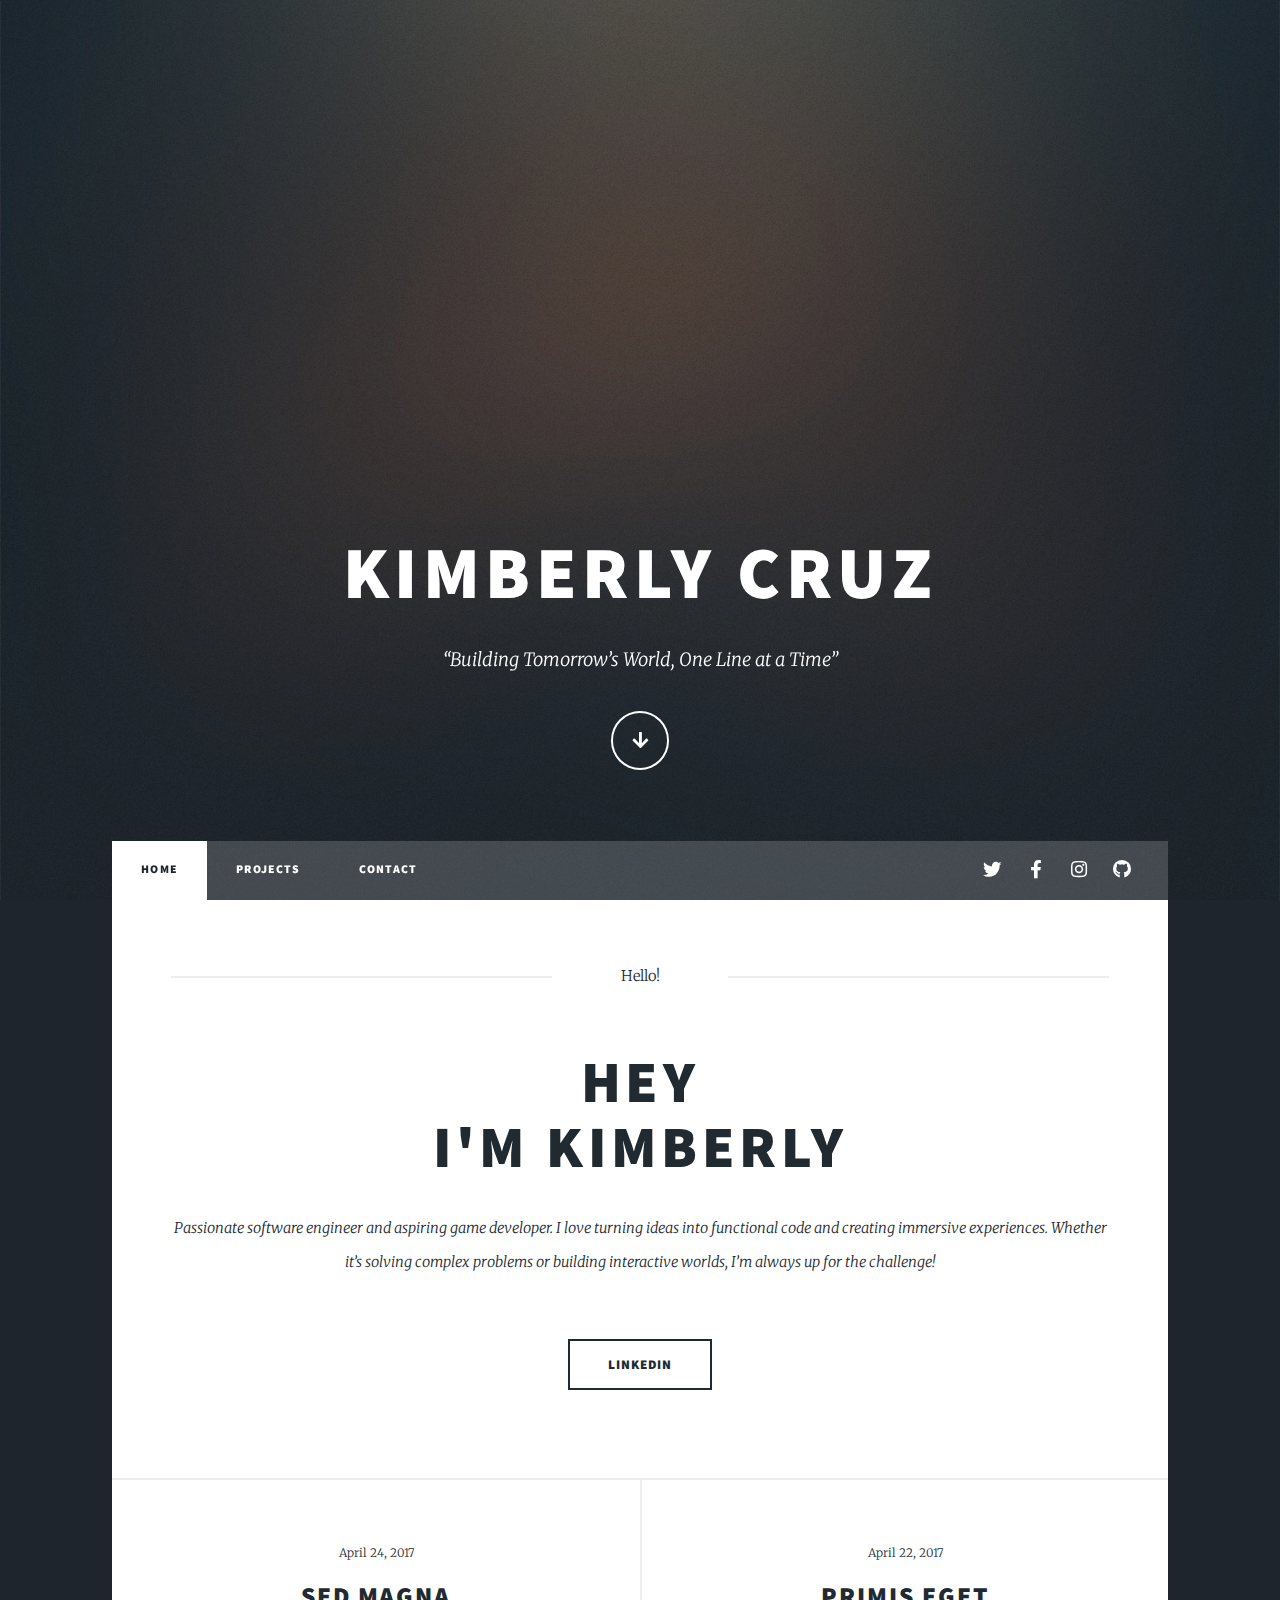
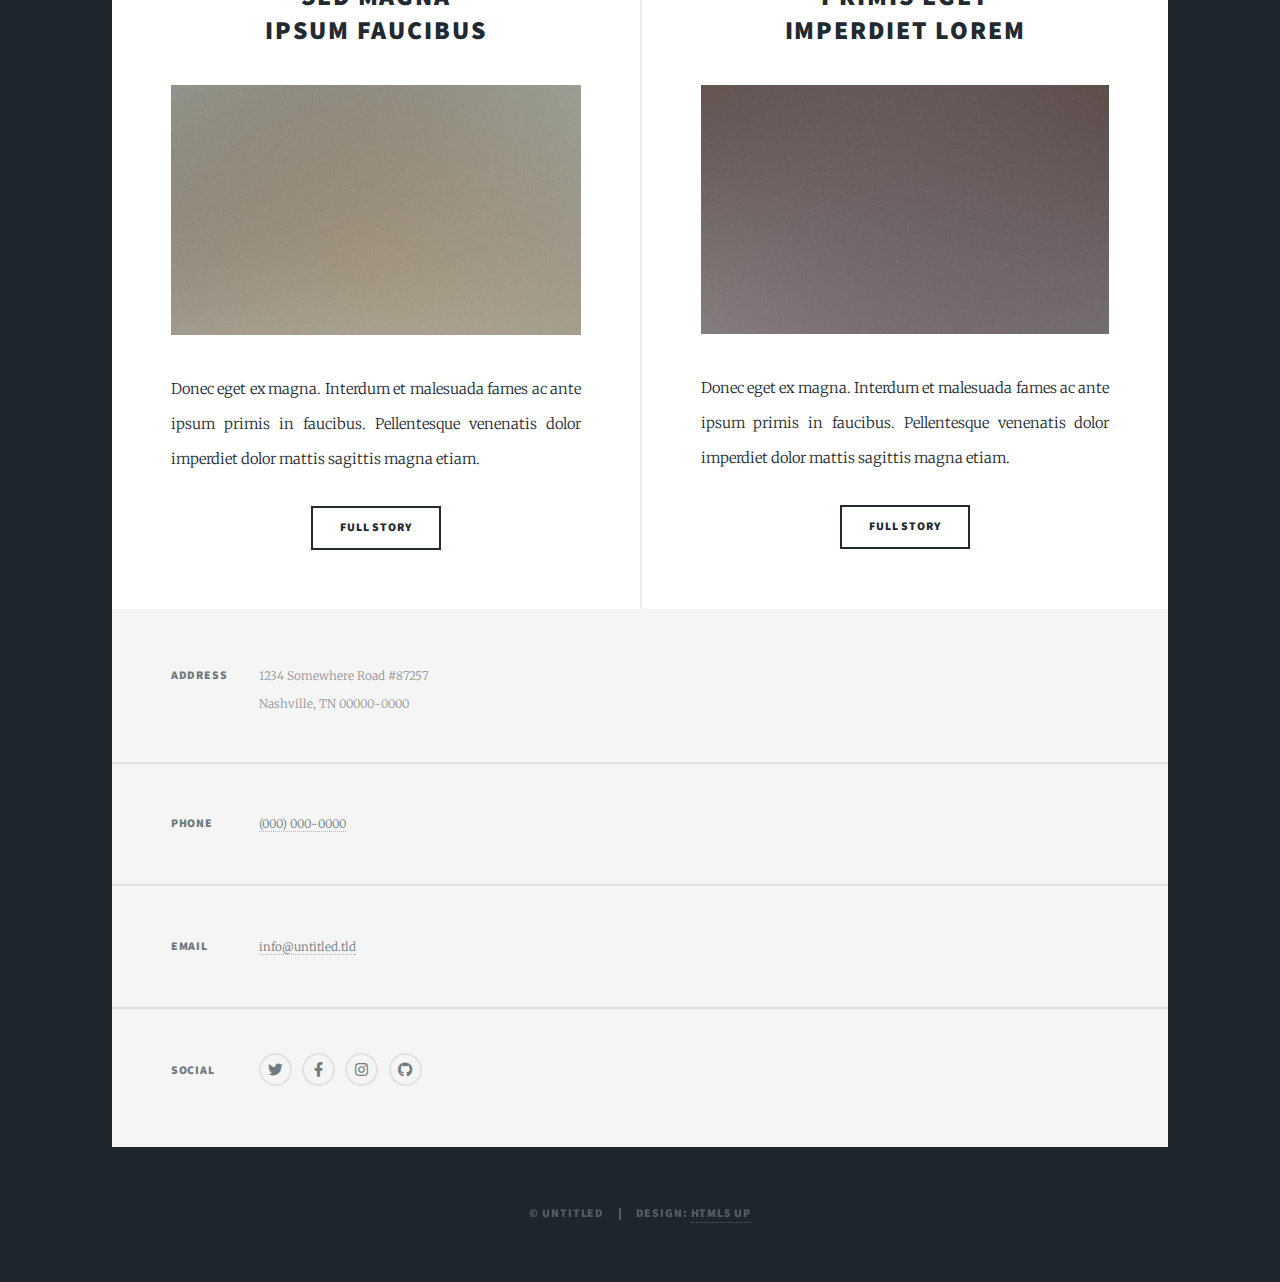
==== index.html @ bb5ca894 "Start up" ====
<!DOCTYPE HTML>
<!--
	Massively by HTML5 UP
	html5up.net | @ajlkn
	Free for personal and commercial use under the CCA 3.0 license (html5up.net/license)
-->
<html>
	<head>
		<title>Massively by HTML5 UP</title>
		<meta charset="utf-8" />
		<meta name="viewport" content="width=device-width, initial-scale=1, user-scalable=no" />
		<link rel="stylesheet" href="assets/css/main.css" />
		<noscript><link rel="stylesheet" href="assets/css/noscript.css" /></noscript>
	</head>
	<body class="is-preload">

		<!-- Wrapper -->
			<div id="wrapper" class="fade-in">

				<!-- Intro -->
					<div id="intro">
						<h1>Kimberly Cruz</h1>
						<p>“Building Tomorrow’s World, One Line at a Time”</p>
						<ul class="actions">
							<li><a href="#header" class="button icon solid solo fa-arrow-down scrolly">Continue</a></li>
						</ul>
					</div>

				<!-- Header -->
					<header id="header">
						<a href="index.html" class="logo">Kimberly Cruz</a>
					</header>

				<!-- Nav -->
					<nav id="nav">
						<ul class="links">
							<li class="active"><a href="index.html">Home</a></li>
							<li><a href="generic.html">Projects</a></li>
							<li><a href="elements.html">Contact</a></li>
						</ul>
						<ul class="icons">
							<li><a href="#" class="icon brands fa-twitter"><span class="label">Twitter</span></a></li>
							<li><a href="#" class="icon brands fa-facebook-f"><span class="label">Facebook</span></a></li>
							<li><a href="#" class="icon brands fa-instagram"><span class="label">Instagram</span></a></li>
							<li><a href="#" class="icon brands fa-github"><span class="label">GitHub</span></a></li>
						</ul>
					</nav>

				<!-- Main -->
					<div id="main">

						<!-- Featured Post -->
							<article class="post featured">
								<header class="major">
									<span class="date">Hello!</span>
									<h2><a href="#">Hey<br />
									I'm Kimberly</a></h2>
									<p>Passionate software engineer and aspiring game developer. I love turning ideas into functional code and creating immersive experiences. Whether it’s solving complex problems or building interactive worlds, I’m always up for the challenge!</p>
								</header>
								<ul class="actions special">
									<li><a href="https://www.linkedin.com/in/kimbcruz/" class="button large">Linkedin</a></li>
								</ul>
							</article>

						<!-- Posts -->
							<section class="posts">
								<article>
									<header>
										<span class="date">April 24, 2017</span>
										<h2><a href="#">Sed magna<br />
										ipsum faucibus</a></h2>
									</header>
									<a href="#" class="image fit"><img src="images/pic02.jpg" alt="" /></a>
									<p>Donec eget ex magna. Interdum et malesuada fames ac ante ipsum primis in faucibus. Pellentesque venenatis dolor imperdiet dolor mattis sagittis magna etiam.</p>
									<ul class="actions special">
										<li><a href="#" class="button">Full Story</a></li>
									</ul>
								</article>
								<article>
									<header>
										<span class="date">April 22, 2017</span>
										<h2><a href="#">Primis eget<br />
										imperdiet lorem</a></h2>
									</header>
									<a href="#" class="image fit"><img src="images/pic03.jpg" alt="" /></a>
									<p>Donec eget ex magna. Interdum et malesuada fames ac ante ipsum primis in faucibus. Pellentesque venenatis dolor imperdiet dolor mattis sagittis magna etiam.</p>
									<ul class="actions special">
										<li><a href="#" class="button">Full Story</a></li>
									</ul>
								</article>
								<!-- Extra Posts 
								<article>
									<header>
										<span class="date">April 18, 2017</span>
										<h2><a href="#">Ante mattis<br />
										interdum dolor</a></h2>
									</header>
									<a href="#" class="image fit"><img src="images/pic04.jpg" alt="" /></a>
									<p>Donec eget ex magna. Interdum et malesuada fames ac ante ipsum primis in faucibus. Pellentesque venenatis dolor imperdiet dolor mattis sagittis magna etiam.</p>
									<ul class="actions special">
										<li><a href="#" class="button">Full Story</a></li>
									</ul>
								</article>
								<article>
									<header>
										<span class="date">April 14, 2017</span>
										<h2><a href="#">Tempus sed<br />
										nulla imperdiet</a></h2>
									</header>
									<a href="#" class="image fit"><img src="images/pic05.jpg" alt="" /></a>
									<p>Donec eget ex magna. Interdum et malesuada fames ac ante ipsum primis in faucibus. Pellentesque venenatis dolor imperdiet dolor mattis sagittis magna etiam.</p>
									<ul class="actions special">
										<li><a href="#" class="button">Full Story</a></li>
									</ul>
								</article>
								<article>
									<header>
										<span class="date">April 11, 2017</span>
										<h2><a href="#">Odio magna<br />
										sed consectetur</a></h2>
									</header>
									<a href="#" class="image fit"><img src="images/pic06.jpg" alt="" /></a>
									<p>Donec eget ex magna. Interdum et malesuada fames ac ante ipsum primis in faucibus. Pellentesque venenatis dolor imperdiet dolor mattis sagittis magna etiam.</p>
									<ul class="actions special">
										<li><a href="#" class="button">Full Story</a></li>
									</ul>
								</article>
								<article>
									<header>
										<span class="date">April 7, 2017</span>
										<h2><a href="#">Augue lorem<br />
										primis vestibulum</a></h2>
									</header>
									<a href="#" class="image fit"><img src="images/pic07.jpg" alt="" /></a>
									<p>Donec eget ex magna. Interdum et malesuada fames ac ante ipsum primis in faucibus. Pellentesque venenatis dolor imperdiet dolor mattis sagittis magna etiam.</p>
									<ul class="actions special">
										<li><a href="#" class="button">Full Story</a></li>
									</ul>
								</article>
								-->
							</section>

					</div>

				<!-- Footer -->
					<footer id="footer">
						<!-- User Info 
						<section>
							<form method="post" action="#">
								<div class="fields">
									<div class="field">
										<label for="name">Name</label>
										<input type="text" name="name" id="name" />
									</div>
									<div class="field">
										<label for="email">Email</label>
										<input type="text" name="email" id="email" />
									</div>
									<div class="field">
										<label for="message">Message</label>
										<textarea name="message" id="message" rows="3"></textarea>
									</div>
								</div>
								<ul class="actions">
									<li><input type="submit" value="Send Message" /></li>
								</ul>
							</form>
						</section>
						-->
						<section class="split contact">
							<section class="alt">
								<h3>Address</h3>
								<p>1234 Somewhere Road #87257<br />
								Nashville, TN 00000-0000</p>
							</section>
							<section>
								<h3>Phone</h3>
								<p><a href="#">(000) 000-0000</a></p>
							</section>
							<section>
								<h3>Email</h3>
								<p><a href="#">info@untitled.tld</a></p>
							</section>
							<section>
								<h3>Social</h3>
								<ul class="icons alt">
									<li><a href="#" class="icon brands alt fa-twitter"><span class="label">Twitter</span></a></li>
									<li><a href="#" class="icon brands alt fa-facebook-f"><span class="label">Facebook</span></a></li>
									<li><a href="#" class="icon brands alt fa-instagram"><span class="label">Instagram</span></a></li>
									<li><a href="#" class="icon brands alt fa-github"><span class="label">GitHub</span></a></li>
								</ul>
							</section>
						</section>
					</footer>

				<!-- Copyright -->
					<div id="copyright">
						<ul><li>&copy; Untitled</li><li>Design: <a href="https://html5up.net">HTML5 UP</a></li></ul>
					</div>

			</div>

		<!-- Scripts -->
			<script src="assets/js/jquery.min.js"></script>
			<script src="assets/js/jquery.scrollex.min.js"></script>
			<script src="assets/js/jquery.scrolly.min.js"></script>
			<script src="assets/js/browser.min.js"></script>
			<script src="assets/js/breakpoints.min.js"></script>
			<script src="assets/js/util.js"></script>
			<script src="assets/js/main.js"></script>

	</body>
</html>
---- assets/css/main.css ----
@import url(fontawesome-all.min.css);
@import url("https://fonts.googleapis.com/css?family=Merriweather:300,700,300italic,700italic|Source+Sans+Pro:900");

/*
	Massively by HTML5 UP
	html5up.net | @ajlkn
	Free for personal and commercial use under the CCA 3.0 license (html5up.net/license)
*/

html, body, div, span, applet, object,
iframe, h1, h2, h3, h4, h5, h6, p, blockquote,
pre, a, abbr, acronym, address, big, cite,
code, del, dfn, em, img, ins, kbd, q, s, samp,
small, strike, strong, sub, sup, tt, var, b,
u, i, center, dl, dt, dd, ol, ul, li, fieldset,
form, label, legend, table, caption, tbody,
tfoot, thead, tr, th, td, article, aside,
canvas, details, embed, figure, figcaption,
footer, header, hgroup, menu, nav, output, ruby,
section, summary, time, mark, audio, video {
	margin: 0;
	padding: 0;
	border: 0;
	font-size: 100%;
	font: inherit;
	vertical-align: baseline;}

article, aside, details, figcaption, figure,
footer, header, hgroup, menu, nav, section {
	display: block;}

body {
	line-height: 1;
}

ol, ul {
	list-style: none;
}

blockquote, q {
	quotes: none;
}

	blockquote:before, blockquote:after, q:before, q:after {
		content: '';
		content: none;
	}

table {
	border-collapse: collapse;
	border-spacing: 0;
}

body {
	-webkit-text-size-adjust: none;
}

mark {
	background-color: transparent;
	color: inherit;
}

input::-moz-focus-inner {
	border: 0;
	padding: 0;
}

input, select, textarea {
	-moz-appearance: none;
	-webkit-appearance: none;
	-ms-appearance: none;
	appearance: none;
}

/* Basic */

	@-ms-viewport {
		width: device-width;
	}

	body {
		-ms-overflow-style: scrollbar;
	}

	@media screen and (max-width: 480px) {

		html, body {
			min-width: 320px;
		}

	}

	html {
		box-sizing: border-box;
	}

	*, *:before, *:after {
		box-sizing: inherit;
	}

	body {
		background-color: #1e252d;
	}

		body.is-preload *, body.is-preload *:before, body.is-preload *:after {
			-moz-animation: none !important;
			-webkit-animation: none !important;
			-ms-animation: none !important;
			animation: none !important;
			-moz-transition: none !important;
			-webkit-transition: none !important;
			-ms-transition: none !important;
			transition: none !important;
		}

/* Type */

	html {
		font-size: 16pt;
	}

		@media screen and (max-width: 1680px) {

			html {
				font-size: 12pt;
			}

		}

		@media screen and (max-width: 1280px) {

			html {
				font-size: 11pt;
			}

		}

		@media screen and (max-width: 360px) {

			html {
				font-size: 10pt;
			}

		}

	body {
		color: #212931;
	}

	body, input, select, textarea {
		font-family: "Merriweather", Georgia, serif;
		font-weight: 300;
		font-size: 1rem;
		line-height: 2.375;
	}

	a {
		-moz-transition: color 0.2s ease-in-out, background-color 0.2s ease-in-out, border-color 0.2s ease-in-out, box-shadow 0.2s ease-in-out;
		-webkit-transition: color 0.2s ease-in-out, background-color 0.2s ease-in-out, border-color 0.2s ease-in-out, box-shadow 0.2s ease-in-out;
		-ms-transition: color 0.2s ease-in-out, background-color 0.2s ease-in-out, border-color 0.2s ease-in-out, box-shadow 0.2s ease-in-out;
		transition: color 0.2s ease-in-out, background-color 0.2s ease-in-out, border-color 0.2s ease-in-out, box-shadow 0.2s ease-in-out;
		border-bottom: dotted 1px;
		text-decoration: none;
	}

		a:hover {
			border-bottom-color: transparent;
		}

	strong, b {
		font-weight: 600;
	}

	em, i {
		font-style: italic;
	}

	p {
		text-align: justify;
		margin: 0 0 2rem 0;
	}

	h1, h2, h3, h4, h5, h6 {
		font-family: "Source Sans Pro", Helvetica, sans-serif;
		font-weight: 900;
		line-height: 1.5;
		letter-spacing: 0.075em;
		text-transform: uppercase;
		margin: 0 0 1rem 0;
	}

		h1 a, h2 a, h3 a, h4 a, h5 a, h6 a {
			border-bottom: 0;
			color: inherit;
			text-decoration: none;
		}

	h1 {
		font-size: 4rem;
		line-height: 1.1;
		margin: 0 0 2rem 0;
	}

	h2 {
		font-size: 1.75rem;
		line-height: 1.3;
		margin: 0 0 1.5rem 0;
	}

	h3 {
		font-size: 1.25rem;
		margin: 0 0 1.5rem 0;
	}

	h4 {
		font-size: 1rem;
	}

	h5 {
		font-size: 0.9rem;
	}

	h6 {
		font-size: 0.8rem;
	}

	sub {
		font-size: 0.8rem;
		position: relative;
		top: 0.5rem;
	}

	sup {
		font-size: 0.8rem;
		position: relative;
		top: -0.5rem;
	}

	blockquote {
		border-left: solid 4px;
		font-style: italic;
		margin: 0 0 2rem 0;
		padding: 0.5rem 0 0.5rem 2rem;
	}

	code {
		border: solid 2px;
		font-family: "Courier New", monospace;
		font-size: 0.9rem;
		margin: 0 0.25rem;
		padding: 0.25rem 0.65rem;
	}

	pre {
		-webkit-overflow-scrolling: touch;
		font-family: "Courier New", monospace;
		font-size: 0.9rem;
		margin: 0 0 2rem 0;
	}

		pre code {
			display: block;
			line-height: 1.75;
			padding: 1rem 1.5rem;
			overflow-x: auto;
		}

	hr {
		border: 0;
		border-bottom: solid 2px;
		margin: 3rem 0;
	}

		hr.major {
			margin: 5rem 0;
		}

	.align-left {
		text-align: left;
	}

	.align-center {
		text-align: center;
	}

	.align-right {
		text-align: right;
	}

	input, select, textarea {
		color: #212931;
	}

	a {
		color: #212931;
		border-bottom-color: rgba(33, 41, 49, 0.5);
	}

		a:hover {
			border-bottom-color: transparent;
			color: #18bfef !important;
		}

	strong, b {
		color: #212931;
	}

	h1, h2, h3, h4, h5, h6 {
		color: #212931;
	}

	blockquote {
		border-left-color: #eeeeee;
	}

	code {
		background: rgba(220, 220, 220, 0.25);
		border-color: #eeeeee;
	}

	hr {
		border-bottom-color: #eeeeee;
	}

/* Row */

	.row {
		display: flex;
		flex-wrap: wrap;
		box-sizing: border-box;
		align-items: stretch;
	}

		.row > * {
			box-sizing: border-box;
		}

		.row.gtr-uniform > * > :last-child {
			margin-bottom: 0;
		}

		.row.aln-left {
			justify-content: flex-start;
		}

		.row.aln-center {
			justify-content: center;
		}

		.row.aln-right {
			justify-content: flex-end;
		}

		.row.aln-top {
			align-items: flex-start;
		}

		.row.aln-middle {
			align-items: center;
		}

		.row.aln-bottom {
			align-items: flex-end;
		}

		.row > .imp {
			order: -1;
		}

		.row > .col-1 {
			width: 8.33333%;
		}

		.row > .off-1 {
			margin-left: 8.33333%;
		}

		.row > .col-2 {
			width: 16.66667%;
		}

		.row > .off-2 {
			margin-left: 16.66667%;
		}

		.row > .col-3 {
			width: 25%;
		}

		.row > .off-3 {
			margin-left: 25%;
		}

		.row > .col-4 {
			width: 33.33333%;
		}

		.row > .off-4 {
			margin-left: 33.33333%;
		}

		.row > .col-5 {
			width: 41.66667%;
		}

		.row > .off-5 {
			margin-left: 41.66667%;
		}

		.row > .col-6 {
			width: 50%;
		}

		.row > .off-6 {
			margin-left: 50%;
		}

		.row > .col-7 {
			width: 58.33333%;
		}

		.row > .off-7 {
			margin-left: 58.33333%;
		}

		.row > .col-8 {
			width: 66.66667%;
		}

		.row > .off-8 {
			margin-left: 66.66667%;
		}

		.row > .col-9 {
			width: 75%;
		}

		.row > .off-9 {
			margin-left: 75%;
		}

		.row > .col-10 {
			width: 83.33333%;
		}

		.row > .off-10 {
			margin-left: 83.33333%;
		}

		.row > .col-11 {
			width: 91.66667%;
		}

		.row > .off-11 {
			margin-left: 91.66667%;
		}

		.row > .col-12 {
			width: 100%;
		}

		.row > .off-12 {
			margin-left: 100%;
		}

		.row.gtr-0 {
			margin-top: 0;
			margin-left: 0rem;
		}

			.row.gtr-0 > * {
				padding: 0 0 0 0rem;
			}

			.row.gtr-0.gtr-uniform {
				margin-top: 0rem;
			}

				.row.gtr-0.gtr-uniform > * {
					padding-top: 0rem;
				}

		.row.gtr-25 {
			margin-top: 0;
			margin-left: -0.375rem;
		}

			.row.gtr-25 > * {
				padding: 0 0 0 0.375rem;
			}

			.row.gtr-25.gtr-uniform {
				margin-top: -0.375rem;
			}

				.row.gtr-25.gtr-uniform > * {
					padding-top: 0.375rem;
				}

		.row.gtr-50 {
			margin-top: 0;
			margin-left: -0.75rem;
		}

			.row.gtr-50 > * {
				padding: 0 0 0 0.75rem;
			}

			.row.gtr-50.gtr-uniform {
				margin-top: -0.75rem;
			}

				.row.gtr-50.gtr-uniform > * {
					padding-top: 0.75rem;
				}

		.row {
			margin-top: 0;
			margin-left: -1.5rem;
		}

			.row > * {
				padding: 0 0 0 1.5rem;
			}

			.row.gtr-uniform {
				margin-top: -1.5rem;
			}

				.row.gtr-uniform > * {
					padding-top: 1.5rem;
				}

		.row.gtr-150 {
			margin-top: 0;
			margin-left: -2.25rem;
		}

			.row.gtr-150 > * {
				padding: 0 0 0 2.25rem;
			}

			.row.gtr-150.gtr-uniform {
				margin-top: -2.25rem;
			}

				.row.gtr-150.gtr-uniform > * {
					padding-top: 2.25rem;
				}

		.row.gtr-200 {
			margin-top: 0;
			margin-left: -3rem;
		}

			.row.gtr-200 > * {
				padding: 0 0 0 3rem;
			}

			.row.gtr-200.gtr-uniform {
				margin-top: -3rem;
			}

				.row.gtr-200.gtr-uniform > * {
					padding-top: 3rem;
				}

		@media screen and (max-width: 1680px) {

			.row {
				display: flex;
				flex-wrap: wrap;
				box-sizing: border-box;
				align-items: stretch;
			}

				.row > * {
					box-sizing: border-box;
				}

				.row.gtr-uniform > * > :last-child {
					margin-bottom: 0;
				}

				.row.aln-left {
					justify-content: flex-start;
				}

				.row.aln-center {
					justify-content: center;
				}

				.row.aln-right {
					justify-content: flex-end;
				}

				.row.aln-top {
					align-items: flex-start;
				}

				.row.aln-middle {
					align-items: center;
				}

				.row.aln-bottom {
					align-items: flex-end;
				}

				.row > .imp-xlarge {
					order: -1;
				}

				.row > .col-1-xlarge {
					width: 8.33333%;
				}

				.row > .off-1-xlarge {
					margin-left: 8.33333%;
				}

				.row > .col-2-xlarge {
					width: 16.66667%;
				}

				.row > .off-2-xlarge {
					margin-left: 16.66667%;
				}

				.row > .col-3-xlarge {
					width: 25%;
				}

				.row > .off-3-xlarge {
					margin-left: 25%;
				}

				.row > .col-4-xlarge {
					width: 33.33333%;
				}

				.row > .off-4-xlarge {
					margin-left: 33.33333%;
				}

				.row > .col-5-xlarge {
					width: 41.66667%;
				}

				.row > .off-5-xlarge {
					margin-left: 41.66667%;
				}

				.row > .col-6-xlarge {
					width: 50%;
				}

				.row > .off-6-xlarge {
					margin-left: 50%;
				}

				.row > .col-7-xlarge {
					width: 58.33333%;
				}

				.row > .off-7-xlarge {
					margin-left: 58.33333%;
				}

				.row > .col-8-xlarge {
					width: 66.66667%;
				}

				.row > .off-8-xlarge {
					margin-left: 66.66667%;
				}

				.row > .col-9-xlarge {
					width: 75%;
				}

				.row > .off-9-xlarge {
					margin-left: 75%;
				}

				.row > .col-10-xlarge {
					width: 83.33333%;
				}

				.row > .off-10-xlarge {
					margin-left: 83.33333%;
				}

				.row > .col-11-xlarge {
					width: 91.66667%;
				}

				.row > .off-11-xlarge {
					margin-left: 91.66667%;
				}

				.row > .col-12-xlarge {
					width: 100%;
				}

				.row > .off-12-xlarge {
					margin-left: 100%;
				}

				.row.gtr-0 {
					margin-top: 0;
					margin-left: 0rem;
				}

					.row.gtr-0 > * {
						padding: 0 0 0 0rem;
					}

					.row.gtr-0.gtr-uniform {
						margin-top: 0rem;
					}

						.row.gtr-0.gtr-uniform > * {
							padding-top: 0rem;
						}

				.row.gtr-25 {
					margin-top: 0;
					margin-left: -0.375rem;
				}

					.row.gtr-25 > * {
						padding: 0 0 0 0.375rem;
					}

					.row.gtr-25.gtr-uniform {
						margin-top: -0.375rem;
					}

						.row.gtr-25.gtr-uniform > * {
							padding-top: 0.375rem;
						}

				.row.gtr-50 {
					margin-top: 0;
					margin-left: -0.75rem;
				}

					.row.gtr-50 > * {
						padding: 0 0 0 0.75rem;
					}

					.row.gtr-50.gtr-uniform {
						margin-top: -0.75rem;
					}

						.row.gtr-50.gtr-uniform > * {
							padding-top: 0.75rem;
						}

				.row {
					margin-top: 0;
					margin-left: -1.5rem;
				}

					.row > * {
						padding: 0 0 0 1.5rem;
					}

					.row.gtr-uniform {
						margin-top: -1.5rem;
					}

						.row.gtr-uniform > * {
							padding-top: 1.5rem;
						}

				.row.gtr-150 {
					margin-top: 0;
					margin-left: -2.25rem;
				}

					.row.gtr-150 > * {
						padding: 0 0 0 2.25rem;
					}

					.row.gtr-150.gtr-uniform {
						margin-top: -2.25rem;
					}

						.row.gtr-150.gtr-uniform > * {
							padding-top: 2.25rem;
						}

				.row.gtr-200 {
					margin-top: 0;
					margin-left: -3rem;
				}

					.row.gtr-200 > * {
						padding: 0 0 0 3rem;
					}

					.row.gtr-200.gtr-uniform {
						margin-top: -3rem;
					}

						.row.gtr-200.gtr-uniform > * {
							padding-top: 3rem;
						}

		}

		@media screen and (max-width: 1280px) {

			.row {
				display: flex;
				flex-wrap: wrap;
				box-sizing: border-box;
				align-items: stretch;
			}

				.row > * {
					box-sizing: border-box;
				}

				.row.gtr-uniform > * > :last-child {
					margin-bottom: 0;
				}

				.row.aln-left {
					justify-content: flex-start;
				}

				.row.aln-center {
					justify-content: center;
				}

				.row.aln-right {
					justify-content: flex-end;
				}

				.row.aln-top {
					align-items: flex-start;
				}

				.row.aln-middle {
					align-items: center;
				}

				.row.aln-bottom {
					align-items: flex-end;
				}

				.row > .imp-large {
					order: -1;
				}

				.row > .col-1-large {
					width: 8.33333%;
				}

				.row > .off-1-large {
					margin-left: 8.33333%;
				}

				.row > .col-2-large {
					width: 16.66667%;
				}

				.row > .off-2-large {
					margin-left: 16.66667%;
				}

				.row > .col-3-large {
					width: 25%;
				}

				.row > .off-3-large {
					margin-left: 25%;
				}

				.row > .col-4-large {
					width: 33.33333%;
				}

				.row > .off-4-large {
					margin-left: 33.33333%;
				}

				.row > .col-5-large {
					width: 41.66667%;
				}

				.row > .off-5-large {
					margin-left: 41.66667%;
				}

				.row > .col-6-large {
					width: 50%;
				}

				.row > .off-6-large {
					margin-left: 50%;
				}

				.row > .col-7-large {
					width: 58.33333%;
				}

				.row > .off-7-large {
					margin-left: 58.33333%;
				}

				.row > .col-8-large {
					width: 66.66667%;
				}

				.row > .off-8-large {
					margin-left: 66.66667%;
				}

				.row > .col-9-large {
					width: 75%;
				}

				.row > .off-9-large {
					margin-left: 75%;
				}

				.row > .col-10-large {
					width: 83.33333%;
				}

				.row > .off-10-large {
					margin-left: 83.33333%;
				}

				.row > .col-11-large {
					width: 91.66667%;
				}

				.row > .off-11-large {
					margin-left: 91.66667%;
				}

				.row > .col-12-large {
					width: 100%;
				}

				.row > .off-12-large {
					margin-left: 100%;
				}

				.row.gtr-0 {
					margin-top: 0;
					margin-left: 0rem;
				}

					.row.gtr-0 > * {
						padding: 0 0 0 0rem;
					}

					.row.gtr-0.gtr-uniform {
						margin-top: 0rem;
					}

						.row.gtr-0.gtr-uniform > * {
							padding-top: 0rem;
						}

				.row.gtr-25 {
					margin-top: 0;
					margin-left: -0.375rem;
				}

					.row.gtr-25 > * {
						padding: 0 0 0 0.375rem;
					}

					.row.gtr-25.gtr-uniform {
						margin-top: -0.375rem;
					}

						.row.gtr-25.gtr-uniform > * {
							padding-top: 0.375rem;
						}

				.row.gtr-50 {
					margin-top: 0;
					margin-left: -0.75rem;
				}

					.row.gtr-50 > * {
						padding: 0 0 0 0.75rem;
					}

					.row.gtr-50.gtr-uniform {
						margin-top: -0.75rem;
					}

						.row.gtr-50.gtr-uniform > * {
							padding-top: 0.75rem;
						}

				.row {
					margin-top: 0;
					margin-left: -1.5rem;
				}

					.row > * {
						padding: 0 0 0 1.5rem;
					}

					.row.gtr-uniform {
						margin-top: -1.5rem;
					}

						.row.gtr-uniform > * {
							padding-top: 1.5rem;
						}

				.row.gtr-150 {
					margin-top: 0;
					margin-left: -2.25rem;
				}

					.row.gtr-150 > * {
						padding: 0 0 0 2.25rem;
					}

					.row.gtr-150.gtr-uniform {
						margin-top: -2.25rem;
					}

						.row.gtr-150.gtr-uniform > * {
							padding-top: 2.25rem;
						}

				.row.gtr-200 {
					margin-top: 0;
					margin-left: -3rem;
				}

					.row.gtr-200 > * {
						padding: 0 0 0 3rem;
					}

					.row.gtr-200.gtr-uniform {
						margin-top: -3rem;
					}

						.row.gtr-200.gtr-uniform > * {
							padding-top: 3rem;
						}

		}

		@media screen and (max-width: 980px) {

			.row {
				display: flex;
				flex-wrap: wrap;
				box-sizing: border-box;
				align-items: stretch;
			}

				.row > * {
					box-sizing: border-box;
				}

				.row.gtr-uniform > * > :last-child {
					margin-bottom: 0;
				}

				.row.aln-left {
					justify-content: flex-start;
				}

				.row.aln-center {
					justify-content: center;
				}

				.row.aln-right {
					justify-content: flex-end;
				}

				.row.aln-top {
					align-items: flex-start;
				}

				.row.aln-middle {
					align-items: center;
				}

				.row.aln-bottom {
					align-items: flex-end;
				}

				.row > .imp-medium {
					order: -1;
				}

				.row > .col-1-medium {
					width: 8.33333%;
				}

				.row > .off-1-medium {
					margin-left: 8.33333%;
				}

				.row > .col-2-medium {
					width: 16.66667%;
				}

				.row > .off-2-medium {
					margin-left: 16.66667%;
				}

				.row > .col-3-medium {
					width: 25%;
				}

				.row > .off-3-medium {
					margin-left: 25%;
				}

				.row > .col-4-medium {
					width: 33.33333%;
				}

				.row > .off-4-medium {
					margin-left: 33.33333%;
				}

				.row > .col-5-medium {
					width: 41.66667%;
				}

				.row > .off-5-medium {
					margin-left: 41.66667%;
				}

				.row > .col-6-medium {
					width: 50%;
				}

				.row > .off-6-medium {
					margin-left: 50%;
				}

				.row > .col-7-medium {
					width: 58.33333%;
				}

				.row > .off-7-medium {
					margin-left: 58.33333%;
				}

				.row > .col-8-medium {
					width: 66.66667%;
				}

				.row > .off-8-medium {
					margin-left: 66.66667%;
				}

				.row > .col-9-medium {
					width: 75%;
				}

				.row > .off-9-medium {
					margin-left: 75%;
				}

				.row > .col-10-medium {
					width: 83.33333%;
				}

				.row > .off-10-medium {
					margin-left: 83.33333%;
				}

				.row > .col-11-medium {
					width: 91.66667%;
				}

				.row > .off-11-medium {
					margin-left: 91.66667%;
				}

				.row > .col-12-medium {
					width: 100%;
				}

				.row > .off-12-medium {
					margin-left: 100%;
				}

				.row.gtr-0 {
					margin-top: 0;
					margin-left: 0rem;
				}

					.row.gtr-0 > * {
						padding: 0 0 0 0rem;
					}

					.row.gtr-0.gtr-uniform {
						margin-top: 0rem;
					}

						.row.gtr-0.gtr-uniform > * {
							padding-top: 0rem;
						}

				.row.gtr-25 {
					margin-top: 0;
					margin-left: -0.375rem;
				}

					.row.gtr-25 > * {
						padding: 0 0 0 0.375rem;
					}

					.row.gtr-25.gtr-uniform {
						margin-top: -0.375rem;
					}

						.row.gtr-25.gtr-uniform > * {
							padding-top: 0.375rem;
						}

				.row.gtr-50 {
					margin-top: 0;
					margin-left: -0.75rem;
				}

					.row.gtr-50 > * {
						padding: 0 0 0 0.75rem;
					}

					.row.gtr-50.gtr-uniform {
						margin-top: -0.75rem;
					}

						.row.gtr-50.gtr-uniform > * {
							padding-top: 0.75rem;
						}

				.row {
					margin-top: 0;
					margin-left: -1.5rem;
				}

					.row > * {
						padding: 0 0 0 1.5rem;
					}

					.row.gtr-uniform {
						margin-top: -1.5rem;
					}

						.row.gtr-uniform > * {
							padding-top: 1.5rem;
						}

				.row.gtr-150 {
					margin-top: 0;
					margin-left: -2.25rem;
				}

					.row.gtr-150 > * {
						padding: 0 0 0 2.25rem;
					}

					.row.gtr-150.gtr-uniform {
						margin-top: -2.25rem;
					}

						.row.gtr-150.gtr-uniform > * {
							padding-top: 2.25rem;
						}

				.row.gtr-200 {
					margin-top: 0;
					margin-left: -3rem;
				}

					.row.gtr-200 > * {
						padding: 0 0 0 3rem;
					}

					.row.gtr-200.gtr-uniform {
						margin-top: -3rem;
					}

						.row.gtr-200.gtr-uniform > * {
							padding-top: 3rem;
						}

		}

		@media screen and (max-width: 736px) {

			.row {
				display: flex;
				flex-wrap: wrap;
				box-sizing: border-box;
				align-items: stretch;
			}

				.row > * {
					box-sizing: border-box;
				}

				.row.gtr-uniform > * > :last-child {
					margin-bottom: 0;
				}

				.row.aln-left {
					justify-content: flex-start;
				}

				.row.aln-center {
					justify-content: center;
				}

				.row.aln-right {
					justify-content: flex-end;
				}

				.row.aln-top {
					align-items: flex-start;
				}

				.row.aln-middle {
					align-items: center;
				}

				.row.aln-bottom {
					align-items: flex-end;
				}

				.row > .imp-small {
					order: -1;
				}

				.row > .col-1-small {
					width: 8.33333%;
				}

				.row > .off-1-small {
					margin-left: 8.33333%;
				}

				.row > .col-2-small {
					width: 16.66667%;
				}

				.row > .off-2-small {
					margin-left: 16.66667%;
				}

				.row > .col-3-small {
					width: 25%;
				}

				.row > .off-3-small {
					margin-left: 25%;
				}

				.row > .col-4-small {
					width: 33.33333%;
				}

				.row > .off-4-small {
					margin-left: 33.33333%;
				}

				.row > .col-5-small {
					width: 41.66667%;
				}

				.row > .off-5-small {
					margin-left: 41.66667%;
				}

				.row > .col-6-small {
					width: 50%;
				}

				.row > .off-6-small {
					margin-left: 50%;
				}

				.row > .col-7-small {
					width: 58.33333%;
				}

				.row > .off-7-small {
					margin-left: 58.33333%;
				}

				.row > .col-8-small {
					width: 66.66667%;
				}

				.row > .off-8-small {
					margin-left: 66.66667%;
				}

				.row > .col-9-small {
					width: 75%;
				}

				.row > .off-9-small {
					margin-left: 75%;
				}

				.row > .col-10-small {
					width: 83.33333%;
				}

				.row > .off-10-small {
					margin-left: 83.33333%;
				}

				.row > .col-11-small {
					width: 91.66667%;
				}

				.row > .off-11-small {
					margin-left: 91.66667%;
				}

				.row > .col-12-small {
					width: 100%;
				}

				.row > .off-12-small {
					margin-left: 100%;
				}

				.row.gtr-0 {
					margin-top: 0;
					margin-left: 0rem;
				}

					.row.gtr-0 > * {
						padding: 0 0 0 0rem;
					}

					.row.gtr-0.gtr-uniform {
						margin-top: 0rem;
					}

						.row.gtr-0.gtr-uniform > * {
							padding-top: 0rem;
						}

				.row.gtr-25 {
					margin-top: 0;
					margin-left: -0.375rem;
				}

					.row.gtr-25 > * {
						padding: 0 0 0 0.375rem;
					}

					.row.gtr-25.gtr-uniform {
						margin-top: -0.375rem;
					}

						.row.gtr-25.gtr-uniform > * {
							padding-top: 0.375rem;
						}

				.row.gtr-50 {
					margin-top: 0;
					margin-left: -0.75rem;
				}

					.row.gtr-50 > * {
						padding: 0 0 0 0.75rem;
					}

					.row.gtr-50.gtr-uniform {
						margin-top: -0.75rem;
					}

						.row.gtr-50.gtr-uniform > * {
							padding-top: 0.75rem;
						}

				.row {
					margin-top: 0;
					margin-left: -1.5rem;
				}

					.row > * {
						padding: 0 0 0 1.5rem;
					}

					.row.gtr-uniform {
						margin-top: -1.5rem;
					}

						.row.gtr-uniform > * {
							padding-top: 1.5rem;
						}

				.row.gtr-150 {
					margin-top: 0;
					margin-left: -2.25rem;
				}

					.row.gtr-150 > * {
						padding: 0 0 0 2.25rem;
					}

					.row.gtr-150.gtr-uniform {
						margin-top: -2.25rem;
					}

						.row.gtr-150.gtr-uniform > * {
							padding-top: 2.25rem;
						}

				.row.gtr-200 {
					margin-top: 0;
					margin-left: -3rem;
				}

					.row.gtr-200 > * {
						padding: 0 0 0 3rem;
					}

					.row.gtr-200.gtr-uniform {
						margin-top: -3rem;
					}

						.row.gtr-200.gtr-uniform > * {
							padding-top: 3rem;
						}

		}

		@media screen and (max-width: 480px) {

			.row {
				display: flex;
				flex-wrap: wrap;
				box-sizing: border-box;
				align-items: stretch;
			}

				.row > * {
					box-sizing: border-box;
				}

				.row.gtr-uniform > * > :last-child {
					margin-bottom: 0;
				}

				.row.aln-left {
					justify-content: flex-start;
				}

				.row.aln-center {
					justify-content: center;
				}

				.row.aln-right {
					justify-content: flex-end;
				}

				.row.aln-top {
					align-items: flex-start;
				}

				.row.aln-middle {
					align-items: center;
				}

				.row.aln-bottom {
					align-items: flex-end;
				}

				.row > .imp-xsmall {
					order: -1;
				}

				.row > .col-1-xsmall {
					width: 8.33333%;
				}

				.row > .off-1-xsmall {
					margin-left: 8.33333%;
				}

				.row > .col-2-xsmall {
					width: 16.66667%;
				}

				.row > .off-2-xsmall {
					margin-left: 16.66667%;
				}

				.row > .col-3-xsmall {
					width: 25%;
				}

				.row > .off-3-xsmall {
					margin-left: 25%;
				}

				.row > .col-4-xsmall {
					width: 33.33333%;
				}

				.row > .off-4-xsmall {
					margin-left: 33.33333%;
				}

				.row > .col-5-xsmall {
					width: 41.66667%;
				}

				.row > .off-5-xsmall {
					margin-left: 41.66667%;
				}

				.row > .col-6-xsmall {
					width: 50%;
				}

				.row > .off-6-xsmall {
					margin-left: 50%;
				}

				.row > .col-7-xsmall {
					width: 58.33333%;
				}

				.row > .off-7-xsmall {
					margin-left: 58.33333%;
				}

				.row > .col-8-xsmall {
					width: 66.66667%;
				}

				.row > .off-8-xsmall {
					margin-left: 66.66667%;
				}

				.row > .col-9-xsmall {
					width: 75%;
				}

				.row > .off-9-xsmall {
					margin-left: 75%;
				}

				.row > .col-10-xsmall {
					width: 83.33333%;
				}

				.row > .off-10-xsmall {
					margin-left: 83.33333%;
				}

				.row > .col-11-xsmall {
					width: 91.66667%;
				}

				.row > .off-11-xsmall {
					margin-left: 91.66667%;
				}

				.row > .col-12-xsmall {
					width: 100%;
				}

				.row > .off-12-xsmall {
					margin-left: 100%;
				}

				.row.gtr-0 {
					margin-top: 0;
					margin-left: 0rem;
				}

					.row.gtr-0 > * {
						padding: 0 0 0 0rem;
					}

					.row.gtr-0.gtr-uniform {
						margin-top: 0rem;
					}

						.row.gtr-0.gtr-uniform > * {
							padding-top: 0rem;
						}

				.row.gtr-25 {
					margin-top: 0;
					margin-left: -0.375rem;
				}

					.row.gtr-25 > * {
						padding: 0 0 0 0.375rem;
					}

					.row.gtr-25.gtr-uniform {
						margin-top: -0.375rem;
					}

						.row.gtr-25.gtr-uniform > * {
							padding-top: 0.375rem;
						}

				.row.gtr-50 {
					margin-top: 0;
					margin-left: -0.75rem;
				}

					.row.gtr-50 > * {
						padding: 0 0 0 0.75rem;
					}

					.row.gtr-50.gtr-uniform {
						margin-top: -0.75rem;
					}

						.row.gtr-50.gtr-uniform > * {
							padding-top: 0.75rem;
						}

				.row {
					margin-top: 0;
					margin-left: -1.5rem;
				}

					.row > * {
						padding: 0 0 0 1.5rem;
					}

					.row.gtr-uniform {
						margin-top: -1.5rem;
					}

						.row.gtr-uniform > * {
							padding-top: 1.5rem;
						}

				.row.gtr-150 {
					margin-top: 0;
					margin-left: -2.25rem;
				}

					.row.gtr-150 > * {
						padding: 0 0 0 2.25rem;
					}

					.row.gtr-150.gtr-uniform {
						margin-top: -2.25rem;
					}

						.row.gtr-150.gtr-uniform > * {
							padding-top: 2.25rem;
						}

				.row.gtr-200 {
					margin-top: 0;
					margin-left: -3rem;
				}

					.row.gtr-200 > * {
						padding: 0 0 0 3rem;
					}

					.row.gtr-200.gtr-uniform {
						margin-top: -3rem;
					}

						.row.gtr-200.gtr-uniform > * {
							padding-top: 3rem;
						}

		}

		@media screen and (max-width: 360px) {

			.row {
				display: flex;
				flex-wrap: wrap;
				box-sizing: border-box;
				align-items: stretch;
			}

				.row > * {
					box-sizing: border-box;
				}

				.row.gtr-uniform > * > :last-child {
					margin-bottom: 0;
				}

				.row.aln-left {
					justify-content: flex-start;
				}

				.row.aln-center {
					justify-content: center;
				}

				.row.aln-right {
					justify-content: flex-end;
				}

				.row.aln-top {
					align-items: flex-start;
				}

				.row.aln-middle {
					align-items: center;
				}

				.row.aln-bottom {
					align-items: flex-end;
				}

				.row > .imp-xxsmall {
					order: -1;
				}

				.row > .col-1-xxsmall {
					width: 8.33333%;
				}

				.row > .off-1-xxsmall {
					margin-left: 8.33333%;
				}

				.row > .col-2-xxsmall {
					width: 16.66667%;
				}

				.row > .off-2-xxsmall {
					margin-left: 16.66667%;
				}

				.row > .col-3-xxsmall {
					width: 25%;
				}

				.row > .off-3-xxsmall {
					margin-left: 25%;
				}

				.row > .col-4-xxsmall {
					width: 33.33333%;
				}

				.row > .off-4-xxsmall {
					margin-left: 33.33333%;
				}

				.row > .col-5-xxsmall {
					width: 41.66667%;
				}

				.row > .off-5-xxsmall {
					margin-left: 41.66667%;
				}

				.row > .col-6-xxsmall {
					width: 50%;
				}

				.row > .off-6-xxsmall {
					margin-left: 50%;
				}

				.row > .col-7-xxsmall {
					width: 58.33333%;
				}

				.row > .off-7-xxsmall {
					margin-left: 58.33333%;
				}

				.row > .col-8-xxsmall {
					width: 66.66667%;
				}

				.row > .off-8-xxsmall {
					margin-left: 66.66667%;
				}

				.row > .col-9-xxsmall {
					width: 75%;
				}

				.row > .off-9-xxsmall {
					margin-left: 75%;
				}

				.row > .col-10-xxsmall {
					width: 83.33333%;
				}

				.row > .off-10-xxsmall {
					margin-left: 83.33333%;
				}

				.row > .col-11-xxsmall {
					width: 91.66667%;
				}

				.row > .off-11-xxsmall {
					margin-left: 91.66667%;
				}

				.row > .col-12-xxsmall {
					width: 100%;
				}

				.row > .off-12-xxsmall {
					margin-left: 100%;
				}

				.row.gtr-0 {
					margin-top: 0;
					margin-left: 0rem;
				}

					.row.gtr-0 > * {
						padding: 0 0 0 0rem;
					}

					.row.gtr-0.gtr-uniform {
						margin-top: 0rem;
					}

						.row.gtr-0.gtr-uniform > * {
							padding-top: 0rem;
						}

				.row.gtr-25 {
					margin-top: 0;
					margin-left: -0.375rem;
				}

					.row.gtr-25 > * {
						padding: 0 0 0 0.375rem;
					}

					.row.gtr-25.gtr-uniform {
						margin-top: -0.375rem;
					}

						.row.gtr-25.gtr-uniform > * {
							padding-top: 0.375rem;
						}

				.row.gtr-50 {
					margin-top: 0;
					margin-left: -0.75rem;
				}

					.row.gtr-50 > * {
						padding: 0 0 0 0.75rem;
					}

					.row.gtr-50.gtr-uniform {
						margin-top: -0.75rem;
					}

						.row.gtr-50.gtr-uniform > * {
							padding-top: 0.75rem;
						}

				.row {
					margin-top: 0;
					margin-left: -1.5rem;
				}

					.row > * {
						padding: 0 0 0 1.5rem;
					}

					.row.gtr-uniform {
						margin-top: -1.5rem;
					}

						.row.gtr-uniform > * {
							padding-top: 1.5rem;
						}

				.row.gtr-150 {
					margin-top: 0;
					margin-left: -2.25rem;
				}

					.row.gtr-150 > * {
						padding: 0 0 0 2.25rem;
					}

					.row.gtr-150.gtr-uniform {
						margin-top: -2.25rem;
					}

						.row.gtr-150.gtr-uniform > * {
							padding-top: 2.25rem;
						}

				.row.gtr-200 {
					margin-top: 0;
					margin-left: -3rem;
				}

					.row.gtr-200 > * {
						padding: 0 0 0 3rem;
					}

					.row.gtr-200.gtr-uniform {
						margin-top: -3rem;
					}

						.row.gtr-200.gtr-uniform > * {
							padding-top: 3rem;
						}

		}

/* Box */

	.box {
		border: solid 2px;
		margin-bottom: 2rem;
		padding: 1.5rem;
	}

		.box > :last-child,
		.box > :last-child > :last-child,
		.box > :last-child > :last-child > :last-child {
			margin-bottom: 0;
		}

		.box.alt {
			border: 0;
			border-radius: 0;
			padding: 0;
		}

	.box {
		border-color: #eeeeee;
	}

/* Button */

	input[type="submit"],
	input[type="reset"],
	input[type="button"],
	button,
	.button {
		-moz-appearance: none;
		-webkit-appearance: none;
		-ms-appearance: none;
		appearance: none;
		-moz-transition: background-color 0.2s ease-in-out, box-shadow 0.2s ease-in-out, color 0.2s ease-in-out;
		-webkit-transition: background-color 0.2s ease-in-out, box-shadow 0.2s ease-in-out, color 0.2s ease-in-out;
		-ms-transition: background-color 0.2s ease-in-out, box-shadow 0.2s ease-in-out, color 0.2s ease-in-out;
		transition: background-color 0.2s ease-in-out, box-shadow 0.2s ease-in-out, color 0.2s ease-in-out;
		border: 0;
		border-radius: 0;
		cursor: pointer;
		display: inline-block;
		font-family: "Source Sans Pro", Helvetica, sans-serif;
		font-size: 0.8rem;
		font-weight: 900;
		letter-spacing: 0.075em;
		height: 3rem;
		line-height: 3rem;
		padding: 0 2rem;
		text-align: center;
		text-decoration: none;
		text-transform: uppercase;
		white-space: nowrap;
	}

		input[type="submit"].icon:before,
		input[type="reset"].icon:before,
		input[type="button"].icon:before,
		button.icon:before,
		.button.icon:before {
			margin-right: 0.5rem;
		}

		input[type="submit"].icon.solo,
		input[type="reset"].icon.solo,
		input[type="button"].icon.solo,
		button.icon.solo,
		.button.icon.solo {
			position: relative;
			width: 4rem;
			height: 4rem;
			line-height: 4rem;
			border-radius: 4rem;
			text-indent: 4rem;
			overflow: hidden;
			padding: 0;
			white-space: nowrap;
		}

			input[type="submit"].icon.solo:before,
			input[type="reset"].icon.solo:before,
			input[type="button"].icon.solo:before,
			button.icon.solo:before,
			.button.icon.solo:before {
				position: absolute;
				display: block;
				top: 0;
				left: 0;
				width: inherit;
				height: inherit;
				line-height: inherit;
				font-size: 1.25rem;
				margin-right: 0;
				text-align: center;
				text-indent: 0;
			}

		input[type="submit"].fit,
		input[type="reset"].fit,
		input[type="button"].fit,
		button.fit,
		.button.fit {
			width: 100%;
		}

		input[type="submit"].small,
		input[type="reset"].small,
		input[type="button"].small,
		button.small,
		.button.small {
			font-size: 0.7rem;
			height: 2.5rem;
			line-height: 2.5rem;
			padding: 0 1.5rem;
		}

		input[type="submit"].large,
		input[type="reset"].large,
		input[type="button"].large,
		button.large,
		.button.large {
			font-size: 0.9rem;
			height: 3.5rem;
			line-height: 3.5rem;
			padding: 0 2.75rem;
		}

		@media screen and (max-width: 980px) {

			input[type="submit"],
			input[type="reset"],
			input[type="button"],
			button,
			.button {
				font-size: 0.9rem;
				height: 3.25rem;
				line-height: 3.25rem;
			}

				input[type="submit"].large,
				input[type="reset"].large,
				input[type="button"].large,
				button.large,
				.button.large {
					font-size: 1rem;
					height: 3.75rem;
					line-height: 3.75rem;
				}

		}

		input[type="submit"].disabled, input[type="submit"]:disabled,
		input[type="reset"].disabled,
		input[type="reset"]:disabled,
		input[type="button"].disabled,
		input[type="button"]:disabled,
		button.disabled,
		button:disabled,
		.button.disabled,
		.button:disabled {
			pointer-events: none;
			opacity: 0.25;
		}

	input[type="submit"],
	input[type="reset"],
	input[type="button"],
	button,
	.button {
		background-color: transparent;
		box-shadow: inset 0 0 0 2px #212931;
		color: #212931 !important;
	}

		input[type="submit"]:hover,
		input[type="reset"]:hover,
		input[type="button"]:hover,
		button:hover,
		.button:hover {
			box-shadow: inset 0 0 0 2px #18bfef;
			color: #18bfef !important;
		}

		input[type="submit"].primary,
		input[type="reset"].primary,
		input[type="button"].primary,
		button.primary,
		.button.primary {
			background-color: #212931;
			box-shadow: none;
			color: #ffffff !important;
		}

			input[type="submit"].primary:hover,
			input[type="reset"].primary:hover,
			input[type="button"].primary:hover,
			button.primary:hover,
			.button.primary:hover {
				background-color: #18bfef;
			}

/* Form */

	form {
		margin: 0 0 2rem 0;
	}

		form > :last-child {
			margin-bottom: 0;
		}

		form > .fields {
			display: -moz-flex;
			display: -webkit-flex;
			display: -ms-flex;
			display: flex;
			-moz-flex-wrap: wrap;
			-webkit-flex-wrap: wrap;
			-ms-flex-wrap: wrap;
			flex-wrap: wrap;
			width: calc(100% + 3rem);
			margin: -1.5rem 0 2rem -1.5rem;
		}

			form > .fields > .field {
				-moz-flex-grow: 0;
				-webkit-flex-grow: 0;
				-ms-flex-grow: 0;
				flex-grow: 0;
				-moz-flex-shrink: 0;
				-webkit-flex-shrink: 0;
				-ms-flex-shrink: 0;
				flex-shrink: 0;
				padding: 1.5rem 0 0 1.5rem;
				width: calc(100% - 1.5rem);
			}

				form > .fields > .field.half {
					width: calc(50% - 0.75rem);
				}

				form > .fields > .field.third {
					width: calc(100%/3 - 0.5rem);
				}

				form > .fields > .field.quarter {
					width: calc(25% - 0.375rem);
				}

		@media screen and (max-width: 480px) {

			form > .fields {
				width: calc(100% + 3rem);
				margin: -1.5rem 0 2rem -1.5rem;
			}

				form > .fields > .field {
					padding: 1.5rem 0 0 1.5rem;
					width: calc(100% - 1.5rem);
				}

					form > .fields > .field.half {
						width: calc(100% - 1.5rem);
					}

					form > .fields > .field.third {
						width: calc(100% - 1.5rem);
					}

					form > .fields > .field.quarter {
						width: calc(100% - 1.5rem);
					}

		}

	label {
		display: block;
		font-family: "Source Sans Pro", Helvetica, sans-serif;
		font-weight: 900;
		line-height: 1.5;
		letter-spacing: 0.075em;
		font-size: 0.8rem;
		text-transform: uppercase;
		margin: 0 0 0.75rem 0;
	}

		@media screen and (max-width: 980px) {

			label {
				font-size: 0.9rem;
			}

		}

	input[type="text"],
	input[type="password"],
	input[type="email"],
	select,
	textarea {
		-moz-appearance: none;
		-webkit-appearance: none;
		-ms-appearance: none;
		appearance: none;
		background: transparent;
		border-radius: 0;
		border: solid 2px;
		color: inherit;
		display: block;
		outline: 0;
		padding: 0 1rem;
		text-decoration: none;
		width: 100%;
	}

		input[type="text"]:invalid,
		input[type="password"]:invalid,
		input[type="email"]:invalid,
		select:invalid,
		textarea:invalid {
			box-shadow: none;
		}

	select {
		background-size: 1.25rem;
		background-repeat: no-repeat;
		background-position: calc(100% - 1rem) center;
		height: 3rem;
		padding-right: 3rem;
		text-overflow: ellipsis;
	}

		select:focus::-ms-value {
			background-color: transparent;
		}

		select::-ms-expand {
			display: none;
		}

	input[type="text"],
	input[type="password"],
	input[type="email"],
	select {
		height: 3rem;
	}

	textarea {
		padding: 0.75rem 1rem;
	}

	input[type="checkbox"],
	input[type="radio"] {
		-moz-appearance: none;
		-webkit-appearance: none;
		-ms-appearance: none;
		appearance: none;
		display: block;
		float: left;
		margin-right: -2rem;
		opacity: 0;
		width: 1rem;
		z-index: -1;
	}

		input[type="checkbox"] + label,
		input[type="radio"] + label {
			text-decoration: none;
			cursor: pointer;
			display: inline-block;
			font-size: 1rem;
			letter-spacing: 0;
			font-family: "Merriweather", Georgia, serif;
			text-transform: none;
			font-weight: 300;
			padding-left: 2.8rem;
			padding-right: 1rem;
			position: relative;
		}

			input[type="checkbox"] + label:before,
			input[type="radio"] + label:before {
				-moz-osx-font-smoothing: grayscale;
				-webkit-font-smoothing: antialiased;
				display: inline-block;
				font-style: normal;
				font-variant: normal;
				text-rendering: auto;
				line-height: 1;
				text-transform: none !important;
				font-family: 'Font Awesome 5 Free';
				font-weight: 900;
			}

			input[type="checkbox"] + label:before,
			input[type="radio"] + label:before {
				border-radius: 0;
				border: solid 2px;
				content: '';
				display: inline-block;
				font-size: 0.8rem;
				height: 1.8rem;
				left: 0;
				line-height: 1.65rem;
				position: absolute;
				text-align: center;
				top: -0.125rem;
				width: 1.8rem;
			}

		input[type="checkbox"]:checked + label:before,
		input[type="radio"]:checked + label:before {
			content: '\f00c';
		}

	input[type="checkbox"] + label:before {
		border-radius: 0;
	}

	input[type="radio"] + label:before {
		border-radius: 100%;
	}

	::-webkit-input-placeholder {
		opacity: 1.0;
	}

	:-moz-placeholder {
		opacity: 1.0;
	}

	::-moz-placeholder {
		opacity: 1.0;
	}

	:-ms-input-placeholder {
		opacity: 1.0;
	}

	label {
		color: #212931;
	}

	input[type="text"],
	input[type="password"],
	input[type="email"],
	select,
	textarea {
		border-color: #eeeeee;
	}

		input[type="text"]:focus,
		input[type="password"]:focus,
		input[type="email"]:focus,
		select:focus,
		textarea:focus {
			border-color: #18bfef;
		}

	select {
		background-image: url("data:image/svg+xml;charset=utf8,%3Csvg xmlns='http://www.w3.org/2000/svg' width='40' height='40' preserveAspectRatio='none' viewBox='0 0 40 40'%3E%3Cpath d='M9.4,12.3l10.4,10.4l10.4-10.4c0.2-0.2,0.5-0.4,0.9-0.4c0.3,0,0.6,0.1,0.9,0.4l3.3,3.3c0.2,0.2,0.4,0.5,0.4,0.9 c0,0.4-0.1,0.6-0.4,0.9L20.7,31.9c-0.2,0.2-0.5,0.4-0.9,0.4c-0.3,0-0.6-0.1-0.9-0.4L4.3,17.3c-0.2-0.2-0.4-0.5-0.4-0.9 c0-0.4,0.1-0.6,0.4-0.9l3.3-3.3c0.2-0.2,0.5-0.4,0.9-0.4S9.1,12.1,9.4,12.3z' fill='%23eeeeee' /%3E%3C/svg%3E");
	}

		select option {
			background-color: #ffffff;
			color: #212931;
		}

	.select-wrapper:before {
		color: #eeeeee;
	}

	input[type="checkbox"] + label,
	input[type="radio"] + label {
		color: #212931;
	}

		input[type="checkbox"] + label:before,
		input[type="radio"] + label:before {
			border-color: #eeeeee;
		}

	input[type="checkbox"]:checked + label:before,
	input[type="radio"]:checked + label:before {
		background-color: #212931;
		border-color: #212931;
		color: #ffffff;
	}

	input[type="checkbox"]:focus + label:before,
	input[type="radio"]:focus + label:before {
		border-color: #18bfef;
	}

	::-webkit-input-placeholder {
		color: #909498 !important;
	}

	:-moz-placeholder {
		color: #909498 !important;
	}

	::-moz-placeholder {
		color: #909498 !important;
	}

	:-ms-input-placeholder {
		color: #909498 !important;
	}

	.formerize-placeholder {
		color: #909498 !important;
	}

/* Icon */

	.icon {
		text-decoration: none;
		border-bottom: none;
		position: relative;
	}

		.icon:before {
			-moz-osx-font-smoothing: grayscale;
			-webkit-font-smoothing: antialiased;
			display: inline-block;
			font-style: normal;
			font-variant: normal;
			text-rendering: auto;
			line-height: 1;
			text-transform: none !important;
			font-family: 'Font Awesome 5 Free';
			font-weight: 400;
		}

		.icon > .label {
			display: none;
		}

		.icon:before {
			line-height: inherit;
		}

		.icon.solid:before {
			font-weight: 900;
		}

		.icon.brands:before {
			font-family: 'Font Awesome 5 Brands';
		}

/* Image */

	.image {
		border: 0;
		display: inline-block;
		position: relative;
	}

		.image img {
			display: block;
		}

		.image.left, .image.right {
			max-width: 40%;
		}

			.image.left img, .image.right img {
				width: 100%;
			}

		.image.left {
			float: left;
			margin: 0 2rem 2rem 0;
			top: 0.75rem;
		}

		.image.right {
			float: right;
			margin: 0 0 2rem 2rem;
			top: 0.75rem;
		}

		.image.fit {
			display: block;
			margin: 2.5rem 0;
			width: 100%;
		}

			.image.fit:first-child {
				margin-top: 0;
			}

			.image.fit img {
				width: 100%;
			}

		.image.main {
			display: block;
			margin: 4rem 0;
			width: 100%;
		}

			.image.main:first-child {
				margin-top: 0;
			}

			.image.main img {
				width: 100%;
			}

		@media screen and (max-width: 736px) {

			.image.fit {
				margin: 2rem 0;
			}

			.image.main {
				margin: 2rem 0;
			}

		}

	a.image {
		overflow: hidden;
	}

		a.image img {
			-moz-transition: -moz-transform 0.2s ease-out;
			-webkit-transition: -webkit-transform 0.2s ease-out;
			-ms-transition: -ms-transform 0.2s ease-out;
			transition: transform 0.2s ease-out;
		}

		a.image:hover img {
			-moz-transform: scale(1.05);
			-webkit-transform: scale(1.05);
			-ms-transform: scale(1.05);
			transform: scale(1.05);
		}

/* Actions */

	ul.actions {
		display: -moz-flex;
		display: -webkit-flex;
		display: -ms-flex;
		display: flex;
		cursor: default;
		list-style: none;
		margin-left: -1rem;
		padding-left: 0;
	}

		ul.actions li {
			padding: 0 0 0 1rem;
			vertical-align: middle;
		}

		ul.actions.special {
			-moz-justify-content: center;
			-webkit-justify-content: center;
			-ms-justify-content: center;
			justify-content: center;
			width: 100%;
			margin-left: 0;
		}

			ul.actions.special li:first-child {
				padding-left: 0;
			}

		ul.actions.stacked {
			-moz-flex-direction: column;
			-webkit-flex-direction: column;
			-ms-flex-direction: column;
			flex-direction: column;
			margin-left: 0;
		}

			ul.actions.stacked li {
				padding: 1.3rem 0 0 0;
			}

				ul.actions.stacked li:first-child {
					padding-top: 0;
				}

		ul.actions.fit {
			width: calc(100% + 1rem);
		}

			ul.actions.fit li {
				-moz-flex-grow: 1;
				-webkit-flex-grow: 1;
				-ms-flex-grow: 1;
				flex-grow: 1;
				-moz-flex-shrink: 1;
				-webkit-flex-shrink: 1;
				-ms-flex-shrink: 1;
				flex-shrink: 1;
				width: 100%;
			}

				ul.actions.fit li > * {
					width: 100%;
				}

			ul.actions.fit.stacked {
				width: 100%;
			}

		@media screen and (max-width: 480px) {

			ul.actions:not(.fixed) {
				-moz-flex-direction: column;
				-webkit-flex-direction: column;
				-ms-flex-direction: column;
				flex-direction: column;
				margin-left: 0;
				width: 100% !important;
			}

				ul.actions:not(.fixed) li {
					-moz-flex-grow: 1;
					-webkit-flex-grow: 1;
					-ms-flex-grow: 1;
					flex-grow: 1;
					-moz-flex-shrink: 1;
					-webkit-flex-shrink: 1;
					-ms-flex-shrink: 1;
					flex-shrink: 1;
					padding: 1rem 0 0 0;
					text-align: center;
					width: 100%;
				}

					ul.actions:not(.fixed) li > * {
						width: 100%;
					}

					ul.actions:not(.fixed) li:first-child {
						padding-top: 0;
					}

					ul.actions:not(.fixed) li input[type="submit"],
					ul.actions:not(.fixed) li input[type="reset"],
					ul.actions:not(.fixed) li input[type="button"],
					ul.actions:not(.fixed) li button,
					ul.actions:not(.fixed) li .button {
						width: 100%;
					}

						ul.actions:not(.fixed) li input[type="submit"].icon:before,
						ul.actions:not(.fixed) li input[type="reset"].icon:before,
						ul.actions:not(.fixed) li input[type="button"].icon:before,
						ul.actions:not(.fixed) li button.icon:before,
						ul.actions:not(.fixed) li .button.icon:before {
							margin-left: -0.5rem;
						}

		}

/* Icons */

	ul.icons {
		cursor: default;
		list-style: none;
		padding-left: 0;
	}

		ul.icons li {
			display: inline-block;
			padding: 0 0.5rem 0 0;
			vertical-align: middle;
		}

			ul.icons li:last-child {
				padding-right: 0;
			}

			ul.icons li .icon:before {
				width: 2.25rem;
				height: 2.25rem;
				line-height: 2.25rem;
				display: inline-block;
				text-align: center;
				border-radius: 100%;
				font-size: 1.25rem;
			}

		ul.icons.alt li .icon:before {
			-moz-transition: color 0.2s ease-in-out, background-color 0.2s ease-in-out, border-color 0.2s ease-in-out, box-shadow 0.2s ease-in-out;
			-webkit-transition: color 0.2s ease-in-out, background-color 0.2s ease-in-out, border-color 0.2s ease-in-out, box-shadow 0.2s ease-in-out;
			-ms-transition: color 0.2s ease-in-out, background-color 0.2s ease-in-out, border-color 0.2s ease-in-out, box-shadow 0.2s ease-in-out;
			transition: color 0.2s ease-in-out, background-color 0.2s ease-in-out, border-color 0.2s ease-in-out, box-shadow 0.2s ease-in-out;
			font-size: 1rem;
		}

/* List */

	ol {
		list-style: decimal;
		margin: 0 0 2rem 0;
		padding-left: 1.25rem;
	}

		ol li {
			padding-left: 0.25rem;
		}

	ul {
		list-style: disc;
		margin: 0 0 2rem 0;
		padding-left: 1rem;
	}

		ul li {
			padding-left: 0.5rem;
		}

		ul.divided {
			list-style: none;
			padding-left: 0;
		}

			ul.divided li {
				border-top: solid 1px;
				padding: 0.5rem 0;
			}

				ul.divided li:first-child {
					border-top: 0;
					padding-top: 0;
				}

	dl {
		margin: 0 0 2rem 0;
	}

		dl dt {
			display: block;
			font-weight: 600;
			margin: 0 0 1rem 0;
		}

		dl dd {
			margin-left: 2rem;
		}

	ul.divided li {
		border-top-color: #eeeeee;
	}

	ul.icons li a.icon:hover:before {
		color: #18bfef;
	}

	ul.icons.alt li .icon:before {
		box-shadow: inset 0 0 0 2px #eeeeee;
	}

	ul.icons.alt li a.icon:hover:before {
		box-shadow: inset 0 0 0 2px #18bfef;
	}

/* Section/Article */

	section.special, article.special {
		text-align: center;
	}

	header {
		cursor: default;
	}

		header > .date {
			display: block;
			font-size: 0.8rem;
			height: 1;
			margin: 0 0 1rem 0;
			position: relative;
		}

		header > p {
			font-style: italic;
		}

		header > h1 + p {
			font-size: 1.1rem;
			margin-top: -0.5rem;
			line-height: 2;
		}

		header > h2 + p {
			font-size: 1rem;
			margin-top: -0.75rem;
		}

		header > h3 + p {
			font-size: 0.9rem;
			margin-top: -0.75rem;
		}

		header > h4 + p {
			font-size: 0.8rem;
			margin-top: -0.75rem;
		}

		header.major {
			margin: 0 0 4rem 0;
			text-align: center;
		}

			header.major > :last-child {
				margin-bottom: 0;
			}

			header.major > p {
				margin-top: 0;
				text-align: center;
			}

			header.major > .date {
				font-size: 1rem;
				margin: 0 0 4rem 0;
			}

				header.major > .date:before, header.major > .date:after {
					content: '';
					display: block;
					position: absolute;
					top: 50%;
					width: calc(50% - 6rem);
					border-top: solid 2px;
				}

				header.major > .date:before {
					left: 0;
				}

				header.major > .date:after {
					right: 0;
				}

		@media screen and (max-width: 980px) {

			header br {
				display: none;
			}

		}

		@media screen and (max-width: 736px) {

			header.major {
				margin: 0 0 2rem 0;
			}

		}

	header.major .date:before, header.major .date:after {
		border-top-color: #eeeeee;
	}

/* Table */

	.table-wrapper {
		-webkit-overflow-scrolling: touch;
		overflow-x: auto;
	}

	table {
		margin: 0 0 2rem 0;
		width: 100%;
	}

		table tbody tr {
			border: solid 1px;
			border-left: 0;
			border-right: 0;
		}

		table td {
			padding: 0.75rem 0.75rem;
		}

		table th {
			font-family: "Source Sans Pro", Helvetica, sans-serif;
			font-size: 0.8rem;
			font-weight: 900;
			letter-spacing: 0.075em;
			line-height: 1.5;
			padding: 0 0.75rem 0.75rem 0.75rem;
			text-align: left;
			text-transform: uppercase;
		}

			@media screen and (max-width: 980px) {

				table th {
					font-size: 0.9rem;
				}

			}

		table thead {
			border-bottom: solid 2px;
		}

		table tfoot {
			border-top: solid 2px;
		}

		table.alt {
			border-collapse: separate;
		}

			table.alt tbody tr td {
				border: solid 1px;
				border-left-width: 0;
				border-top-width: 0;
			}

				table.alt tbody tr td:first-child {
					border-left-width: 1px;
				}

			table.alt tbody tr:first-child td {
				border-top-width: 1px;
			}

			table.alt thead {
				border-bottom: 0;
			}

			table.alt tfoot {
				border-top: 0;
			}

	table tbody tr {
		border-color: #eeeeee;
	}

		table tbody tr:nth-child(2n + 1) {
			background-color: rgba(220, 220, 220, 0.25);
		}

	table th {
		color: #212931;
	}

	table thead {
		border-bottom-color: #eeeeee;
	}

	table tfoot {
		border-top-color: #eeeeee;
	}

	table.alt tbody tr td {
		border-color: #eeeeee;
	}

/* Pagination */

	.pagination {
		display: -moz-inline-flex;
		display: -webkit-inline-flex;
		display: -ms-inline-flex;
		display: inline-flex;
		-moz-user-select: none;
		-webkit-user-select: none;
		-ms-user-select: none;
		user-select: none;
		cursor: default;
		list-style: none;
		margin: 0 0 2rem 2px;
		padding: 0;
	}

		.pagination a, .pagination span {
			-moz-transition: background-color 0.2s ease-in-out, border-color 0.2s ease-in-out, box-shadow 0.2s ease-in-out, color 0.2s ease-in-out;
			-webkit-transition: background-color 0.2s ease-in-out, border-color 0.2s ease-in-out, box-shadow 0.2s ease-in-out, color 0.2s ease-in-out;
			-ms-transition: background-color 0.2s ease-in-out, border-color 0.2s ease-in-out, box-shadow 0.2s ease-in-out, color 0.2s ease-in-out;
			transition: background-color 0.2s ease-in-out, border-color 0.2s ease-in-out, box-shadow 0.2s ease-in-out, color 0.2s ease-in-out;
			border: solid 2px;
			display: inline-block;
			font-family: "Source Sans Pro", Helvetica, sans-serif;
			font-size: 0.8rem;
			font-weight: 900;
			height: 3rem;
			letter-spacing: 0.075em;
			line-height: calc(3rem - 4px);
			margin-left: -2px;
			min-width: 3rem;
			position: relative;
			text-align: center;
			text-decoration: none;
			text-transform: uppercase;
		}

		.pagination .next, .pagination .previous {
			text-decoration: none;
			padding: 0 1.75rem;
		}

			.pagination .next:before, .pagination .previous:before {
				-moz-osx-font-smoothing: grayscale;
				-webkit-font-smoothing: antialiased;
				display: inline-block;
				font-style: normal;
				font-variant: normal;
				text-rendering: auto;
				line-height: 1;
				text-transform: none !important;
				font-family: 'Font Awesome 5 Free';
				font-weight: 900;
			}

			.pagination .next:before, .pagination .previous:before {
				display: inline-block;
				color: inherit !important;
				line-height: inherit;
			}

		.pagination .previous:before {
			content: '\f104';
			margin-right: 0.9375em;
		}

		.pagination .next:before {
			content: '\f105';
			float: right;
			margin-left: 0.9375em;
		}

		@media screen and (max-width: 980px) {

			.pagination a, .pagination span {
				font-size: 0.9rem;
			}

		}

		@media screen and (max-width: 480px) {

			.pagination .page, .pagination .extra {
				display: none;
			}

		}

	.pagination a, .pagination span {
		border-color: #eeeeee;
	}

	.pagination a {
		color: #212931 !important;
	}

		.pagination a:hover {
			color: #18bfef !important;
			border-color: #18bfef;
			z-index: 1;
		}

			.pagination a:hover + a,
			.pagination a:hover + span {
				border-left-color: #18bfef;
			}

		.pagination a.active {
			background-color: #eeeeee;
		}

	.pagination span {
		color: #eeeeee;
	}

/* Wrapper */

	#wrapper {
		-moz-transition: opacity 0.5s ease;
		-webkit-transition: opacity 0.5s ease;
		-ms-transition: opacity 0.5s ease;
		transition: opacity 0.5s ease;
		position: relative;
		z-index: 1;
		overflow: hidden;
	}

		#wrapper > .bg {
			position: absolute;
			top: 0;
			left: 0;
			width: 100%;
			height: 100%;
			background-color: #212931;
			background-image: url("../../images/overlay.png"), linear-gradient(0deg, rgba(0, 0, 0, 0.1), rgba(0, 0, 0, 0.1)), url("../../images/bg.jpg");
			background-size: auto,								auto,														100% auto;
			background-position: center,								center,														top center;
			background-repeat: repeat,								no-repeat,													no-repeat;
			background-attachment: scroll,								scroll,														scroll;
			z-index: -1;
		}

			#wrapper > .bg.fixed {
				position: fixed;
				width: 100vw;
				height: 100vh;
			}

		#wrapper.fade-in:before {
			pointer-events: none;
			-moz-transition: opacity 1s ease-in-out;
			-webkit-transition: opacity 1s ease-in-out;
			-ms-transition: opacity 1s ease-in-out;
			transition: opacity 1s ease-in-out;
			-moz-transition-delay: 0.75s;
			-webkit-transition-delay: 0.75s;
			-ms-transition-delay: 0.75s;
			transition-delay: 0.75s;
			background: #1e252d;
			content: '';
			display: block;
			height: 100%;
			left: 0;
			opacity: 0;
			position: fixed;
			top: 0;
			width: 100%;
		}

		body.is-preload #wrapper.fade-in:before {
			opacity: 1;
		}

		@media screen and (orientation: portrait) {

			#wrapper > .bg {
				background-size: auto,								auto,														auto 175%;
			}

		}

/* Intro */

	#intro {
		color: #ffffff;
		padding: 8rem 4rem 6rem 4rem ;
		-moz-align-items: center;
		-webkit-align-items: center;
		-ms-align-items: center;
		align-items: center;
		display: -moz-flex;
		display: -webkit-flex;
		display: -ms-flex;
		display: flex;
		-moz-flex-direction: column;
		-webkit-flex-direction: column;
		-ms-flex-direction: column;
		flex-direction: column;
		-moz-justify-content: -moz-flex-end;
		-webkit-justify-content: -webkit-flex-end;
		-ms-justify-content: -ms-flex-end;
		justify-content: flex-end;
		-moz-transition: opacity 1s ease, -moz-transform 1s ease;
		-webkit-transition: opacity 1s ease, -webkit-transform 1s ease;
		-ms-transition: opacity 1s ease, -ms-transform 1s ease;
		transition: opacity 1s ease, transform 1s ease;
		position: relative;
		cursor: default;
		text-align: center;
		z-index: 1;
		min-height: 100vh;
	}

		#intro input, #intro select, #intro textarea {
			color: #ffffff;
		}

		#intro a {
			color: #ffffff;
			border-bottom-color: rgba(255, 255, 255, 0.5);
		}

			#intro a:hover {
				border-bottom-color: transparent;
				color: #18bfef !important;
			}

		#intro strong, #intro b {
			color: #ffffff;
		}

		#intro h1, #intro h2, #intro h3, #intro h4, #intro h5, #intro h6 {
			color: #ffffff;
		}

		#intro blockquote {
			border-left-color: #ffffff;
		}

		#intro code {
			background: rgba(255, 255, 255, 0.075);
			border-color: #ffffff;
		}

		#intro hr {
			border-bottom-color: #ffffff;
		}

		#intro input[type="submit"],
		#intro input[type="reset"],
		#intro input[type="button"],
		#intro button,
		#intro .button {
			background-color: transparent;
			box-shadow: inset 0 0 0 2px #ffffff;
			color: #ffffff !important;
		}

			#intro input[type="submit"]:hover,
			#intro input[type="reset"]:hover,
			#intro input[type="button"]:hover,
			#intro button:hover,
			#intro .button:hover {
				box-shadow: inset 0 0 0 2px #18bfef;
				color: #18bfef !important;
			}

			#intro input[type="submit"].primary,
			#intro input[type="reset"].primary,
			#intro input[type="button"].primary,
			#intro button.primary,
			#intro .button.primary {
				background-color: #ffffff;
				box-shadow: none;
				color: #1e252d !important;
			}

				#intro input[type="submit"].primary:hover,
				#intro input[type="reset"].primary:hover,
				#intro input[type="button"].primary:hover,
				#intro button.primary:hover,
				#intro .button.primary:hover {
					background-color: #18bfef;
				}

		#intro h1 {
			font-size: 5rem;
			line-height: 1;
		}

		#intro p {
			font-size: 1.25rem;
			font-style: italic;
			margin-top: -0.25rem;
			text-align: center;
		}

		#intro + #header {
			margin-top: -20rem;
		}

			#intro + #header .logo {
				-moz-transform: translateY(2rem);
				-webkit-transform: translateY(2rem);
				-ms-transform: translateY(2rem);
				transform: translateY(2rem);
				opacity: 0;
				visibility: hidden;
			}

		#intro.hidden {
			pointer-events: none;
			-moz-transform: translateY(2rem);
			-webkit-transform: translateY(2rem);
			-ms-transform: translateY(2rem);
			transform: translateY(2rem);
			-moz-transition: opacity 0.5s ease, -moz-transform 0.5s ease, visibility 0.5s;
			-webkit-transition: opacity 0.5s ease, -webkit-transform 0.5s ease, visibility 0.5s;
			-ms-transition: opacity 0.5s ease, -ms-transform 0.5s ease, visibility 0.5s;
			transition: opacity 0.5s ease, transform 0.5s ease, visibility 0.5s;
			opacity: 0;
			visibility: hidden;
		}

			#intro.hidden + #header .logo {
				-moz-transform: translateY(0);
				-webkit-transform: translateY(0);
				-ms-transform: translateY(0);
				transform: translateY(0);
				opacity: 1;
				visibility: visible;
			}

		body.is-preload #intro {
			-moz-transform: translateY(2rem);
			-webkit-transform: translateY(2rem);
			-ms-transform: translateY(2rem);
			transform: translateY(2rem);
			opacity: 0;
		}

			body.is-preload #intro:not(.hidden) + #header + #nav {
				-moz-transform: translateY(4rem);
				-webkit-transform: translateY(4rem);
				-ms-transform: translateY(4rem);
				transform: translateY(4rem);
				opacity: 0;
			}

		@media screen and (max-width: 980px) {

			#intro {
				padding: 4rem 4rem 2rem 4rem ;
				min-height: 90vh;
			}

				#intro p br {
					display: none;
				}

				#intro + #header {
					margin-top: -14rem;
				}

		}

		@media screen and (max-width: 736px) {

			#intro {
				padding: 3rem 2rem 1rem 2rem ;
				min-height: 80vh;
			}

				#intro h1 {
					font-size: 3.25rem;
					line-height: 1.1;
					margin-bottom: 1rem;
				}

				#intro p {
					font-size: 1rem;
					margin-top: 0rem;
				}

				#intro .actions {
					display: none;
				}

		}

/* Header */

	#header {
		color: #ffffff;
		-moz-align-items: center;
		-webkit-align-items: center;
		-ms-align-items: center;
		align-items: center;
		display: -moz-flex;
		display: -webkit-flex;
		display: -ms-flex;
		display: flex;
		-moz-flex-direction: column;
		-webkit-flex-direction: column;
		-ms-flex-direction: column;
		flex-direction: column;
		-moz-justify-content: -moz-flex-end;
		-webkit-justify-content: -webkit-flex-end;
		-ms-justify-content: -ms-flex-end;
		justify-content: flex-end;
		pointer-events: none;
		-moz-user-select: none;
		-webkit-user-select: none;
		-ms-user-select: none;
		user-select: none;
		height: 20rem;
		padding-bottom: 8rem;
		position: relative;
		text-align: center;
		z-index: 2;
	}

		#header input, #header select, #header textarea {
			color: #ffffff;
		}

		#header a {
			color: #ffffff;
			border-bottom-color: rgba(255, 255, 255, 0.5);
		}

			#header a:hover {
				border-bottom-color: transparent;
				color: #18bfef !important;
			}

		#header strong, #header b {
			color: #ffffff;
		}

		#header h1, #header h2, #header h3, #header h4, #header h5, #header h6 {
			color: #ffffff;
		}

		#header blockquote {
			border-left-color: #ffffff;
		}

		#header code {
			background: rgba(255, 255, 255, 0.075);
			border-color: #ffffff;
		}

		#header hr {
			border-bottom-color: #ffffff;
		}

		#header .logo {
			-moz-transition: border-color 0.2s ease-in-out, color 0.2s ease-in-out, opacity 0.5s ease, -moz-transform 0.5s ease, visibility 0.5s;
			-webkit-transition: border-color 0.2s ease-in-out, color 0.2s ease-in-out, opacity 0.5s ease, -webkit-transform 0.5s ease, visibility 0.5s;
			-ms-transition: border-color 0.2s ease-in-out, color 0.2s ease-in-out, opacity 0.5s ease, -ms-transform 0.5s ease, visibility 0.5s;
			transition: border-color 0.2s ease-in-out, color 0.2s ease-in-out, opacity 0.5s ease, transform 0.5s ease, visibility 0.5s;
			pointer-events: auto;
			border-style: solid;
			border-color: #ffffff;
			border-width: 5px !important;
			font-family: "Source Sans Pro", Helvetica, sans-serif;
			font-size: 2.25rem;
			font-weight: 900;
			letter-spacing: 0.075em;
			line-height: 1;
			padding: 1rem 1.75rem;
			text-transform: uppercase;
			visibility: visible;
		}

			#header .logo:hover {
				border-color: #18bfef !important;
				color: #18bfef !important;
			}

		@media screen and (max-width: 980px) {

			#header {
				height: 14rem;
				padding-bottom: 4rem;
			}

		}

		@media screen and (max-width: 736px) {

			#header {
				padding-bottom: 3rem;
			}

				#header .logo {
					font-size: 1.75rem;
					border-width: 3px !important;
				}

		}

/* Nav */

	#nav {
		color: #ffffff;
		display: -moz-flex;
		display: -webkit-flex;
		display: -ms-flex;
		display: flex;
		-moz-transition: -moz-transform 1s ease, opacity 1s ease;
		-webkit-transition: -webkit-transform 1s ease, opacity 1s ease;
		-ms-transition: -ms-transform 1s ease, opacity 1s ease;
		transition: transform 1s ease, opacity 1s ease;
		background: rgba(255, 255, 255, 0.175);
		height: 4rem;
		line-height: 4rem;
		margin: -4rem auto 0 auto;
		overflow: hidden;
		padding: 0 2rem 0 0;
		position: relative;
		width: calc(100% - 4rem);
		max-width: 72rem;
		z-index: 2;
	}

		#nav ul.divided li {
			border-top-color: #ffffff;
		}

		#nav ul.icons li a.icon:hover:before {
			color: #18bfef;
		}

		#nav ul.icons.alt li .icon:before {
			box-shadow: inset 0 0 0 2px #ffffff;
		}

		#nav ul.icons.alt li a.icon:hover:before {
			box-shadow: inset 0 0 0 2px #18bfef;
		}

		#nav input, #nav select, #nav textarea {
			color: #ffffff;
		}

		#nav a {
			color: #ffffff;
			border-bottom-color: rgba(255, 255, 255, 0.5);
		}

			#nav a:hover {
				border-bottom-color: transparent;
				color: #18bfef !important;
			}

		#nav strong, #nav b {
			color: #ffffff;
		}

		#nav h1, #nav h2, #nav h3, #nav h4, #nav h5, #nav h6 {
			color: #ffffff;
		}

		#nav blockquote {
			border-left-color: #ffffff;
		}

		#nav code {
			background: rgba(255, 255, 255, 0.075);
			border-color: #ffffff;
		}

		#nav hr {
			border-bottom-color: #ffffff;
		}

		#nav ul.links {
			display: -moz-flex;
			display: -webkit-flex;
			display: -ms-flex;
			display: flex;
			-moz-flex-grow: 1;
			-webkit-flex-grow: 1;
			-ms-flex-grow: 1;
			flex-grow: 1;
			-moz-flex-shrink: 1;
			-webkit-flex-shrink: 1;
			-ms-flex-shrink: 1;
			flex-shrink: 1;
			font-family: "Source Sans Pro", Helvetica, sans-serif;
			font-weight: 900;
			letter-spacing: 0.075em;
			list-style: none;
			margin-bottom: 0;
			padding-left: 0;
			text-transform: uppercase;
		}

			#nav ul.links li {
				display: block;
				padding-left: 0;
			}

				#nav ul.links li a {
					-moz-transition: background-color 0.2s ease-in-out, color 0.2s ease-in-out;
					-webkit-transition: background-color 0.2s ease-in-out, color 0.2s ease-in-out;
					-ms-transition: background-color 0.2s ease-in-out, color 0.2s ease-in-out;
					transition: background-color 0.2s ease-in-out, color 0.2s ease-in-out;
					display: block;
					font-size: 0.8rem;
					outline: none;
					padding: 0 2rem;
				}

					#nav ul.links li a:hover {
						color: inherit !important;
						background-color: rgba(255, 255, 255, 0.1);
					}

				#nav ul.links li.active {
					background-color: #ffffff;
				}

					#nav ul.links li.active a {
						color: #1e252d;
					}

						#nav ul.links li.active a:hover {
							color: #18bfef !important;
						}

		#nav ul.icons {
			-moz-flex-grow: 0;
			-webkit-flex-grow: 0;
			-ms-flex-grow: 0;
			flex-grow: 0;
			-moz-flex-shrink: 0;
			-webkit-flex-shrink: 0;
			-ms-flex-shrink: 0;
			flex-shrink: 0;
			margin-bottom: 0;
		}

		@media screen and (max-width: 980px) {

			#nav {
				display: none;
			}

		}

/* Main */

	#main {
		background-color: #ffffff;
		position: relative;
		margin: 0 auto;
		width: calc(100% - 4rem);
		max-width: 72rem;
		z-index: 2;
	}

		#main > * {
			padding: 4rem 4rem 2rem 4rem ;
			border-top: solid 2px #eeeeee;
			margin: 0;
		}

			#main > *:first-child {
				border-top: 0;
			}

		#main > footer {
			text-align: center;
		}

		#main > .post {
			padding: 8rem 8rem 6rem 8rem ;
		}

			#main > .post header.major > .date {
				margin-top: -2rem;
			}

			#main > .post header.major > h1, #main > .post header.major h2 {
				font-size: 4rem;
				line-height: 1.1;
				margin: 0 0 2rem 0;
			}

			#main > .post.featured {
				text-align: center;
			}

			@media screen and (max-width: 1280px) {

				#main > .post {
					padding: 6rem 4rem 4rem 4rem ;
				}

			}

			@media screen and (max-width: 736px) {

				#main > .post {
					padding: 4rem 2rem 2rem 2rem ;
				}

					#main > .post header.major > .date {
						margin-top: -1rem;
						margin-bottom: 2rem;
					}

					#main > .post header.major > h1, #main > .post header.major h2 {
						font-size: 2.5rem;
						line-height: 1.2;
						margin: 0 0 1.5rem 0;
					}

			}

		#main > .posts {
			display: -moz-flex;
			display: -webkit-flex;
			display: -ms-flex;
			display: flex;
			-moz-flex-wrap: wrap;
			-webkit-flex-wrap: wrap;
			-ms-flex-wrap: wrap;
			flex-wrap: wrap;
			-moz-align-items: -moz-stretch;
			-webkit-align-items: -webkit-stretch;
			-ms-align-items: -ms-stretch;
			align-items: stretch;
			text-align: center;
			width: 100%;
			padding: 0;
		}

			#main > .posts > * {
				-moz-flex-shrink: 1;
				-webkit-flex-shrink: 1;
				-ms-flex-shrink: 1;
				flex-shrink: 1;
				-moz-flex-grow: 0;
				-webkit-flex-grow: 0;
				-ms-flex-grow: 0;
				flex-grow: 0;
			}

			#main > .posts > * {
				width: 50%;
			}

			#main > .posts > * {
				padding: 4rem;
				width: 50%;
			}

			#main > .posts > article {
				border-color: #eeeeee;
				border-left-width: 2px;
				border-style: solid;
				border-top-width: 2px;
				text-align: center;
			}

				#main > .posts > article > :last-child {
					margin-bottom: 0;
				}

				#main > .posts > article:nth-child(2n - 1) {
					border-left-width: 0;
				}

				#main > .posts > article:nth-child(-n + 2) {
					border-top-width: 0;
				}

			@media screen and (max-width: 980px) {

				#main > .posts > * {
					width: 50%;
				}

				#main > .posts > * {
					padding: 2.5rem;
					width: 50%;
				}

			}

			@media screen and (max-width: 736px) {

				#main > .posts > * {
					width: 100%;
				}

				#main > .posts > * {
					padding: 2rem;
					width: 100%;
				}

				#main > .posts > article:nth-child(2n - 1) {
					border-left-width: 2px;
				}

				#main > .posts > article:nth-child(-n + 2) {
					border-top-width: 2px;
				}

				#main > .posts > article:nth-child(n) {
					border-left-width: 0;
				}

				#main > .posts > article:nth-child(-n + 1) {
					border-top-width: 0;
				}

				#main > .posts > article .image {
					max-width: 25rem;
					margin-left: auto;
					margin-right: auto;
				}

			}

		@media screen and (max-width: 736px) {

			#main > * {
				padding: 2rem 2rem 0.1rem 2rem ;
			}

		}

		@media screen and (max-width: 480px) {

			#main {
				width: 100%;
			}

		}

/* Footer */

	#footer {
		color: #717981;
		display: -moz-flex;
		display: -webkit-flex;
		display: -ms-flex;
		display: flex;
		background-color: #f5f5f5;
		color: #909498;
		cursor: default;
		position: relative;
		margin: 0 auto;
		width: calc(100% - 4rem);
		max-width: 72rem;
		z-index: 2;
	}

		#footer input, #footer select, #footer textarea {
			color: #717981;
		}

		#footer a {
			color: #717981;
			border-bottom-color: rgba(113, 121, 129, 0.5);
		}

			#footer a:hover {
				border-bottom-color: transparent;
				color: #18bfef !important;
			}

		#footer strong, #footer b {
			color: #717981;
		}

		#footer h1, #footer h2, #footer h3, #footer h4, #footer h5, #footer h6 {
			color: #717981;
		}

		#footer blockquote {
			border-left-color: #e2e2e2;
		}

		#footer code {
			background: rgba(220, 220, 220, 0.5);
			border-color: #e2e2e2;
		}

		#footer hr {
			border-bottom-color: #e2e2e2;
		}

		#footer .box {
			border-color: #e2e2e2;
		}

		#footer input[type="submit"],
		#footer input[type="reset"],
		#footer input[type="button"],
		#footer button,
		#footer .button {
			background-color: transparent;
			box-shadow: inset 0 0 0 2px #717981;
			color: #717981 !important;
		}

			#footer input[type="submit"]:hover,
			#footer input[type="reset"]:hover,
			#footer input[type="button"]:hover,
			#footer button:hover,
			#footer .button:hover {
				box-shadow: inset 0 0 0 2px #18bfef;
				color: #18bfef !important;
			}

			#footer input[type="submit"].primary,
			#footer input[type="reset"].primary,
			#footer input[type="button"].primary,
			#footer button.primary,
			#footer .button.primary {
				background-color: #717981;
				box-shadow: none;
				color: #f5f5f5 !important;
			}

				#footer input[type="submit"].primary:hover,
				#footer input[type="reset"].primary:hover,
				#footer input[type="button"].primary:hover,
				#footer button.primary:hover,
				#footer .button.primary:hover {
					background-color: #18bfef;
				}

		#footer label {
			color: #717981;
		}

		#footer input[type="text"],
		#footer input[type="password"],
		#footer input[type="email"],
		#footer select,
		#footer textarea {
			border-color: #e2e2e2;
		}

			#footer input[type="text"]:focus,
			#footer input[type="password"]:focus,
			#footer input[type="email"]:focus,
			#footer select:focus,
			#footer textarea:focus {
				border-color: #18bfef;
			}

		#footer select {
			background-image: url("data:image/svg+xml;charset=utf8,%3Csvg xmlns='http://www.w3.org/2000/svg' width='40' height='40' preserveAspectRatio='none' viewBox='0 0 40 40'%3E%3Cpath d='M9.4,12.3l10.4,10.4l10.4-10.4c0.2-0.2,0.5-0.4,0.9-0.4c0.3,0,0.6,0.1,0.9,0.4l3.3,3.3c0.2,0.2,0.4,0.5,0.4,0.9 c0,0.4-0.1,0.6-0.4,0.9L20.7,31.9c-0.2,0.2-0.5,0.4-0.9,0.4c-0.3,0-0.6-0.1-0.9-0.4L4.3,17.3c-0.2-0.2-0.4-0.5-0.4-0.9 c0-0.4,0.1-0.6,0.4-0.9l3.3-3.3c0.2-0.2,0.5-0.4,0.9-0.4S9.1,12.1,9.4,12.3z' fill='%23e2e2e2' /%3E%3C/svg%3E");
		}

			#footer select option {
				background-color: #f5f5f5;
				color: #717981;
			}

		#footer .select-wrapper:before {
			color: #e2e2e2;
		}

		#footer input[type="checkbox"] + label,
		#footer input[type="radio"] + label {
			color: #717981;
		}

			#footer input[type="checkbox"] + label:before,
			#footer input[type="radio"] + label:before {
				border-color: #e2e2e2;
			}

		#footer input[type="checkbox"]:checked + label:before,
		#footer input[type="radio"]:checked + label:before {
			background-color: #717981;
			border-color: #717981;
			color: #f5f5f5;
		}

		#footer input[type="checkbox"]:focus + label:before,
		#footer input[type="radio"]:focus + label:before {
			border-color: #18bfef;
		}

		#footer ::-webkit-input-placeholder {
			color: #b3b7bb !important;
		}

		#footer :-moz-placeholder {
			color: #b3b7bb !important;
		}

		#footer ::-moz-placeholder {
			color: #b3b7bb !important;
		}

		#footer :-ms-input-placeholder {
			color: #b3b7bb !important;
		}

		#footer .formerize-placeholder {
			color: #b3b7bb !important;
		}

		#footer ul.divided li {
			border-top-color: #e2e2e2;
		}

		#footer ul.icons li a.icon:hover:before {
			color: #18bfef;
		}

		#footer ul.icons.alt li .icon:before {
			box-shadow: inset 0 0 0 2px #e2e2e2;
		}

		#footer ul.icons.alt li a.icon:hover:before {
			box-shadow: inset 0 0 0 2px #18bfef;
		}

		#footer header.major .date:before, #footer header.major .date:after {
			border-top-color: #e2e2e2;
		}

		#footer table tbody tr {
			border-color: #e2e2e2;
		}

			#footer table tbody tr:nth-child(2n + 1) {
				background-color: rgba(220, 220, 220, 0.5);
			}

		#footer table th {
			color: #717981;
		}

		#footer table thead {
			border-bottom-color: #e2e2e2;
		}

		#footer table tfoot {
			border-top-color: #e2e2e2;
		}

		#footer table.alt tbody tr td {
			border-color: #e2e2e2;
		}

		#footer .pagination a, #footer .pagination span {
			border-color: #e2e2e2;
		}

		#footer .pagination a {
			color: #717981 !important;
		}

			#footer .pagination a:hover {
				color: #18bfef !important;
				border-color: #18bfef;
				z-index: 1;
			}

				#footer .pagination a:hover + a,
				#footer .pagination a:hover + span {
					border-left-color: #18bfef;
				}

			#footer .pagination a.active {
				background-color: #e2e2e2;
			}

		#footer .pagination span {
			color: #e2e2e2;
		}

		#footer > section {
			-moz-flex-basis: 50%;
			-webkit-flex-basis: 50%;
			-ms-flex-basis: 50%;
			flex-basis: 50%;
			-moz-flex-grow: 1;
			-webkit-flex-grow: 1;
			-ms-flex-grow: 1;
			flex-grow: 1;
			-moz-flex-shrink: 1;
			-webkit-flex-shrink: 1;
			-ms-flex-shrink: 1;
			flex-shrink: 1;
			padding: 4rem 4rem 2rem 4rem ;
			border-left: solid 2px #e2e2e2;
		}

			#footer > section:first-child {
				border-left: 0;
			}

			#footer > section.split {
				display: -moz-flex;
				display: -webkit-flex;
				display: -ms-flex;
				display: flex;
				-moz-flex-direction: column;
				-webkit-flex-direction: column;
				-ms-flex-direction: column;
				flex-direction: column;
				padding: 0;
			}

				#footer > section.split > section {
					padding: 3rem 4rem 1rem 4rem ;
					border-top: solid 2px #e2e2e2;
				}

					#footer > section.split > section:first-child {
						padding: 5rem 4rem 1rem 4rem ;
						border-top: 0;
					}

					#footer > section.split > section:last-child {
						padding: 3rem 4rem 3rem 4rem ;
					}

				#footer > section.split.contact > section {
					display: -moz-flex;
					display: -webkit-flex;
					display: -ms-flex;
					display: flex;
					-moz-align-items: center;
					-webkit-align-items: center;
					-ms-align-items: center;
					align-items: center;
					padding: 3.15rem 4rem;
				}

					#footer > section.split.contact > section > * {
						margin-bottom: 0;
					}

					#footer > section.split.contact > section > :first-child {
						-moz-flex-shrink: 0;
						-webkit-flex-shrink: 0;
						-ms-flex-shrink: 0;
						flex-shrink: 0;
						-moz-flex-grow: 0;
						-webkit-flex-grow: 0;
						-ms-flex-grow: 0;
						flex-grow: 0;
						width: 6rem;
					}

					#footer > section.split.contact > section > :last-child {
						-moz-flex-shrink: 1;
						-webkit-flex-shrink: 1;
						-ms-flex-shrink: 1;
						flex-shrink: 1;
						-moz-flex-grow: 1;
						-webkit-flex-grow: 1;
						-ms-flex-grow: 1;
						flex-grow: 1;
					}

					#footer > section.split.contact > section:first-child {
						padding: 4rem 4rem 3rem 4rem;
					}

					#footer > section.split.contact > section:last-child {
						padding: 3rem 4rem 4rem 4rem;
					}

					#footer > section.split.contact > section.alt {
						-moz-align-items: -moz-flex-start;
						-webkit-align-items: -webkit-flex-start;
						-ms-align-items: -ms-flex-start;
						align-items: flex-start;
					}

						#footer > section.split.contact > section.alt > :last-child {
							margin-top: -0.325rem;
						}

		#footer form label,
		#footer h3,
		#footer p {
			font-size: 0.8rem;
		}

		@media screen and (max-width: 980px) {

			#footer {
				display: block;
			}

				#footer > section {
					border-top: solid 2px #e2e2e2;
				}

					#footer > section:first-child {
						border-top: 0;
					}

					#footer > section.split > section {
						padding: 4rem 4rem 2rem 4rem ;
					}

						#footer > section.split > section:first-child {
							padding: 4rem 4rem 2rem 4rem ;
						}

						#footer > section.split > section:last-child {
							padding: 4rem 4rem 2rem 4rem ;
						}

					#footer > section.split.contact > section {
						padding: 4rem;
					}

						#footer > section.split.contact > section:first-child {
							padding: 4rem;
						}

						#footer > section.split.contact > section:last-child {
							padding: 4rem;
						}

				#footer form label,
				#footer h3,
				#footer p {
					font-size: 0.9rem;
				}

		}

		@media screen and (max-width: 736px) {

			#footer > section {
				padding: 2rem 2rem 0.1rem 2rem ;
			}

				#footer > section.split > section {
					padding: 2rem 2rem 0.1rem 2rem ;
				}

					#footer > section.split > section:first-child {
						padding: 2rem 2rem 0.1rem 2rem ;
					}

					#footer > section.split > section:last-child {
						padding: 2rem 2rem 0.1rem 2rem ;
					}

				#footer > section.split.contact > section {
					padding: 2rem;
				}

					#footer > section.split.contact > section:first-child {
						padding: 2rem;
					}

					#footer > section.split.contact > section:last-child {
						padding: 2rem;
					}

		}

		@media screen and (max-width: 480px) {

			#footer {
				width: 100%;
			}

		}

	#copyright {
		color: #ffffff;
		position: relative;
		color: rgba(255, 255, 255, 0.25);
		cursor: default;
		font-family: "Source Sans Pro", Helvetica, sans-serif;
		font-size: 0.8rem;
		font-weight: 900;
		letter-spacing: 0.075em;
		line-height: 1.5;
		text-align: center;
		text-transform: uppercase;
		margin: 4rem auto 8rem auto;
		width: calc(100% - 4rem);
		max-width: 72rem;
		z-index: 2;
	}

		#copyright input, #copyright select, #copyright textarea {
			color: #ffffff;
		}

		#copyright a {
			color: #ffffff;
			border-bottom-color: rgba(255, 255, 255, 0.5);
		}

			#copyright a:hover {
				border-bottom-color: transparent;
				color: #18bfef !important;
			}

		#copyright strong, #copyright b {
			color: #ffffff;
		}

		#copyright h1, #copyright h2, #copyright h3, #copyright h4, #copyright h5, #copyright h6 {
			color: #ffffff;
		}

		#copyright blockquote {
			border-left-color: #ffffff;
		}

		#copyright code {
			background: rgba(255, 255, 255, 0.075);
			border-color: #ffffff;
		}

		#copyright hr {
			border-bottom-color: #ffffff;
		}

		#copyright a {
			color: inherit;
			border-bottom-color: inherit;
		}

		#copyright ul {
			list-style: none;
			margin: 0;
			padding-left: 0;
		}

			#copyright ul li {
				border-left: solid 2px;
				display: inline-block;
				line-height: 1;
				margin-left: 1rem;
				padding-left: 1rem;
			}

				#copyright ul li:first-child {
					border-left: 0;
					margin-left: 0;
					padding-left: 0;
				}

		@media screen and (max-width: 1280px) {

			#copyright {
				margin: 4rem auto;
			}

		}

		@media screen and (max-width: 480px) {

			#copyright ul li {
				border-left: 0;
				margin: 1rem 0 0 0;
				padding-left: 0;
				display: block;
			}

				#copyright ul li:first-child {
					margin-top: 0;
				}

		}

/* Nav Panel */

	#navPanelToggle {
		text-decoration: none;
		-moz-transition: color 0.2s ease-in-out, background-color 0.2s ease-in-out, box-shadow 0.2s ease-in-out;
		-webkit-transition: color 0.2s ease-in-out, background-color 0.2s ease-in-out, box-shadow 0.2s ease-in-out;
		-ms-transition: color 0.2s ease-in-out, background-color 0.2s ease-in-out, box-shadow 0.2s ease-in-out;
		transition: color 0.2s ease-in-out, background-color 0.2s ease-in-out, box-shadow 0.2s ease-in-out;
		display: none;
		position: fixed;
		top: 0.75rem;
		right: 0.75rem;
		border: 0;
		color: #ffffff;
		font-family: "Source Sans Pro", Helvetica, sans-serif;
		font-size: 0.9rem;
		font-weight: 900;
		letter-spacing: 0.075em;
		padding: 0.375rem 1.25rem;
		text-transform: uppercase;
		z-index: 10001;
	}

		#navPanelToggle:before {
			-moz-osx-font-smoothing: grayscale;
			-webkit-font-smoothing: antialiased;
			display: inline-block;
			font-style: normal;
			font-variant: normal;
			text-rendering: auto;
			line-height: 1;
			text-transform: none !important;
			font-family: 'Font Awesome 5 Free';
			font-weight: 900;
		}

		#navPanelToggle:before {
			content: '\f0c9';
			margin-right: 0.5rem;
		}

		#navPanelToggle.alt {
			background-color: rgba(255, 255, 255, 0.875);
			box-shadow: 0 0.125rem 0.75rem 0 rgba(30, 37, 45, 0.25);
			color: #212931;
		}

			#navPanelToggle.alt:hover {
				background-color: #ffffff;
			}

		@media screen and (max-width: 980px) {

			#navPanelToggle {
				display: block;
			}

		}

		@media screen and (max-width: 736px) {

			#navPanelToggle {
				font-size: 0.8rem;
				padding: 0.25rem 1rem;
			}

		}

	#navPanel {
		-moz-transform: translateX(20rem);
		-webkit-transform: translateX(20rem);
		-ms-transform: translateX(20rem);
		transform: translateX(20rem);
		-moz-transition: -moz-transform 0.5s ease, box-shadow 0.5s ease, visibility 0.5s;
		-webkit-transition: -webkit-transform 0.5s ease, box-shadow 0.5s ease, visibility 0.5s;
		-ms-transition: -ms-transform 0.5s ease, box-shadow 0.5s ease, visibility 0.5s;
		transition: transform 0.5s ease, box-shadow 0.5s ease, visibility 0.5s;
		display: none;
		-webkit-overflow-scrolling: touch;
		background: #ffffff;
		box-shadow: none;
		color: #212931;
		height: 100%;
		max-width: 80%;
		overflow-y: auto;
		padding: 3rem 2rem;
		position: fixed;
		right: 0;
		top: 0;
		visibility: hidden;
		width: 20rem;
		z-index: 10002;
	}

		#navPanel .links {
			list-style: none;
			padding-left: 0;
		}

			#navPanel .links li {
				border-top: solid 2px #eeeeee;
			}

				#navPanel .links li a {
					border-bottom: 0;
					display: block;
					font-family: "Source Sans Pro", Helvetica, sans-serif;
					font-size: 0.9rem;
					font-size: 0.9rem;
					font-weight: 900;
					letter-spacing: 0.075em;
					padding: 0.75rem 0;
					text-transform: uppercase;
				}

				#navPanel .links li:first-child {
					border-top: 0;
				}

		#navPanel .close {
			text-decoration: none;
			-moz-transition: color 0.2s ease-in-out;
			-webkit-transition: color 0.2s ease-in-out;
			-ms-transition: color 0.2s ease-in-out;
			transition: color 0.2s ease-in-out;
			-webkit-tap-highlight-color: rgba(0, 0, 0, 0);
			border: 0;
			color: #909498;
			cursor: pointer;
			display: block;
			height: 3.25rem;
			line-height: 3.25rem;
			padding-right: 1.25rem;
			position: absolute;
			right: 0;
			text-align: right;
			top: 0;
			vertical-align: middle;
			width: 7rem;
		}

			#navPanel .close:before {
				-moz-osx-font-smoothing: grayscale;
				-webkit-font-smoothing: antialiased;
				display: inline-block;
				font-style: normal;
				font-variant: normal;
				text-rendering: auto;
				line-height: 1;
				text-transform: none !important;
				font-family: 'Font Awesome 5 Free';
				font-weight: 900;
			}

			#navPanel .close:before {
				content: '\f00d';
				font-size: 1.25rem;
			}

			#navPanel .close:hover {
				color: #212931;
			}

			@media screen and (max-width: 736px) {

				#navPanel .close {
					height: 4rem;
					line-height: 4rem;
				}

			}

		@media screen and (max-width: 980px) {

			#navPanel {
				display: block;
			}

		}

		@media screen and (max-width: 736px) {

			#navPanel {
				padding: 2.5rem 1.75rem;
			}

		}

	@media screen and (max-width: 980px) {

		body.is-navPanel-visible #wrapper {
			opacity: 0.5;
		}

		body.is-navPanel-visible #navPanel {
			-moz-transform: translateX(0);
			-webkit-transform: translateX(0);
			-ms-transform: translateX(0);
			transform: translateX(0);
			box-shadow: 0 0 1.5rem 0 rgba(0, 0, 0, 0.2);
			visibility: visible;
		}

	}
---- assets/css/noscript.css ----
@import url(font-awesome.min.css);

/*
	Massively by HTML5 UP
	html5up.net | @ajlkn
	Free for personal and commercial use under the CCA 3.0 license (html5up.net/license)
*/

/* Wrapper */

	#wrapper {
		background-color: #212931;
		background-image: url("../../images/overlay.png"), linear-gradient(0deg, rgba(0, 0, 0, 0.1), rgba(0, 0, 0, 0.1)), url("../../images/bg.jpg");
		background-size: auto,								auto,														100% auto;
		background-position: center,								center,														top center;
		background-repeat: repeat,								no-repeat,													no-repeat;
		background-attachment: fixed,								fixed,														fixed;
	}

		#wrapper.fade-in:before {
			display: none;
		}

/* Intro */

	body.is-preload #intro {
		opacity: 1;
	}

		body.is-preload #intro:not(.hidden) + #header + #nav {
			-moz-transform: none;
			-webkit-transform: none;
			-ms-transform: none;
			transform: none;
			opacity: 1;
		}
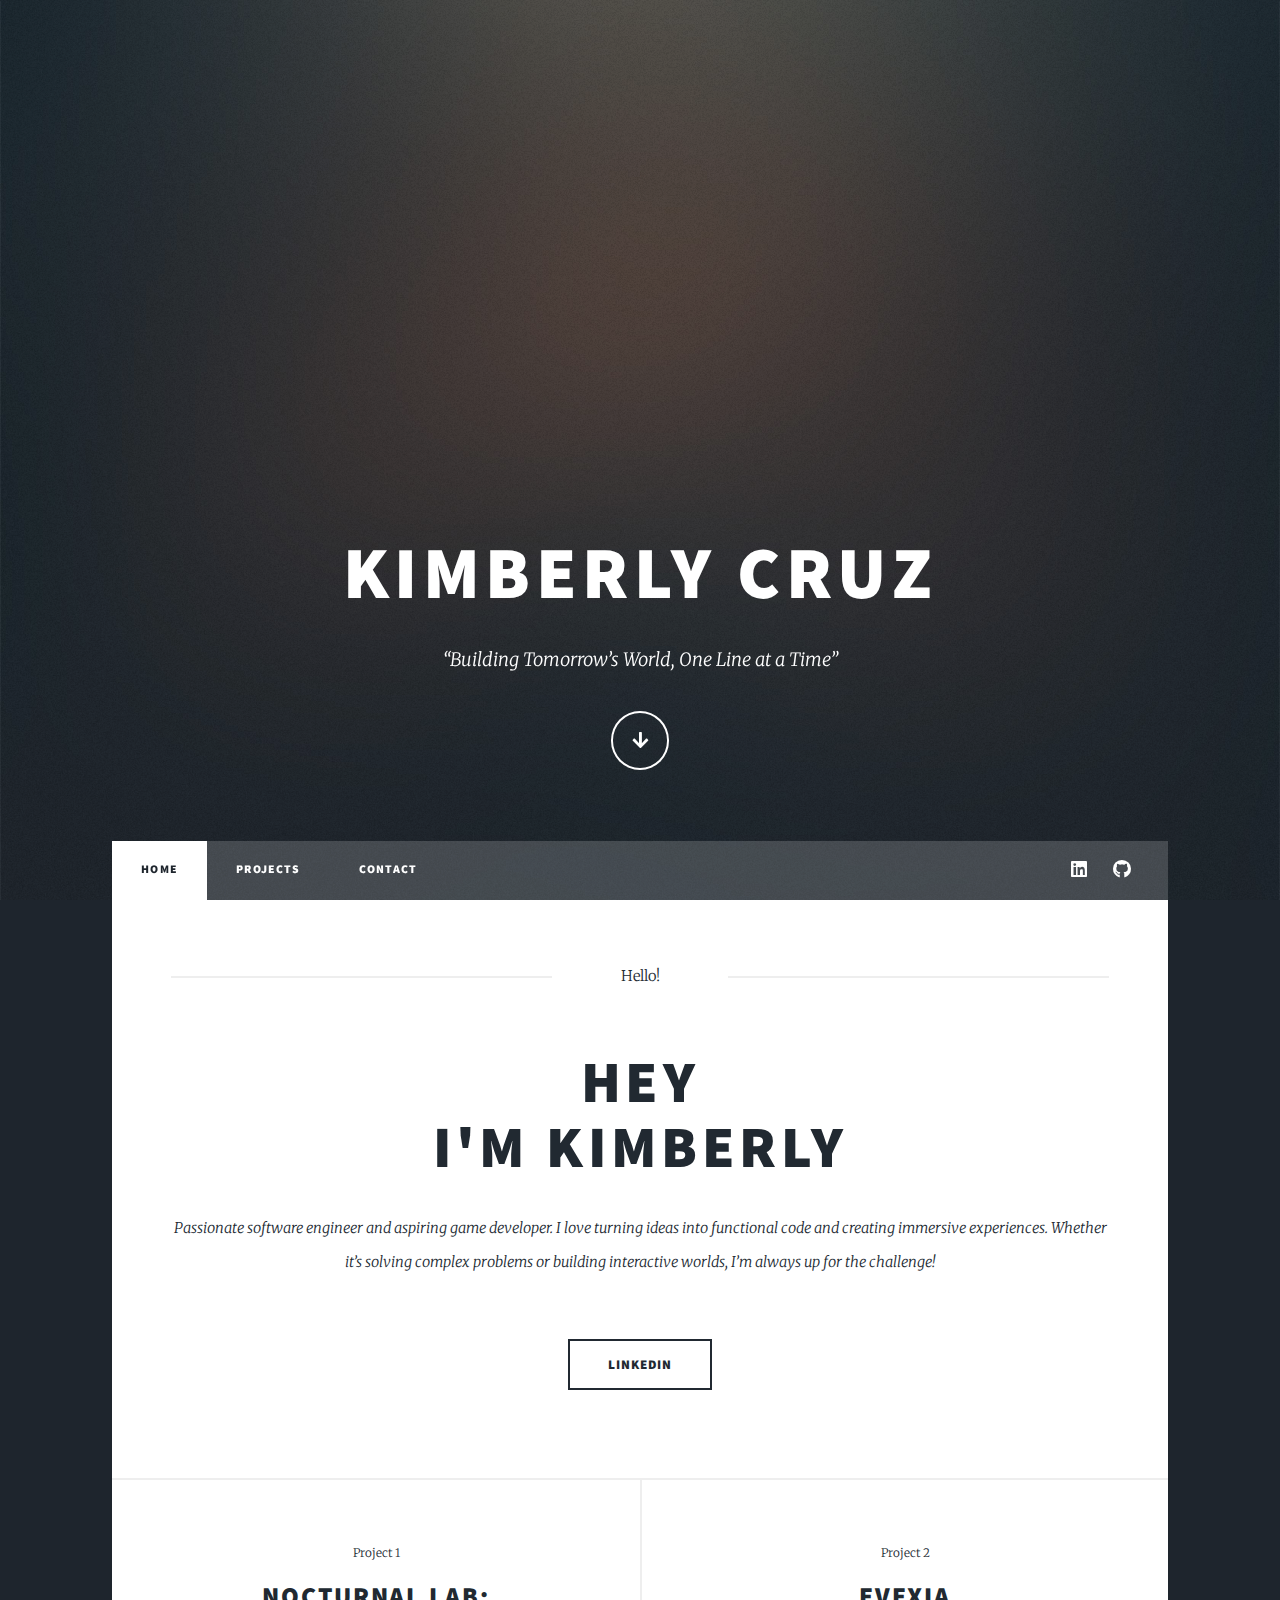
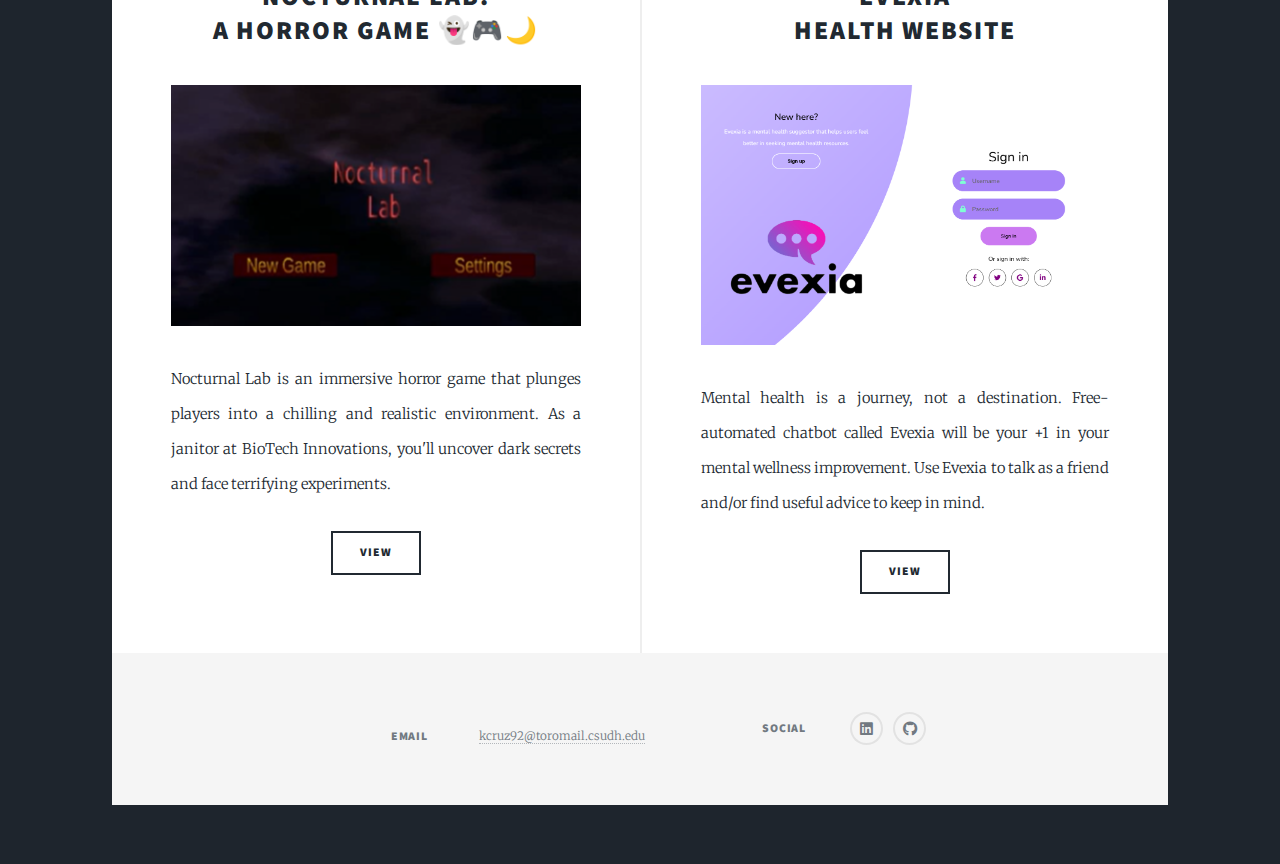
==== commit 7ea201fe: "Project update" ====
--- a/index.html
+++ b/index.html
@@ -39,11 +39,8 @@
 							<li><a href="elements.html">Contact</a></li>
 						</ul>
 						<ul class="icons">
-							<li><a href="#" class="icon brands fa-twitter"><span class="label">Twitter</span></a></li>
-							<li><a href="#" class="icon brands fa-facebook-f"><span class="label">Facebook</span></a></li>
-							<li><a href="#" class="icon brands fa-instagram"><span class="label">Instagram</span></a></li>
-							<li><a href="#" class="icon brands fa-github"><span class="label">GitHub</span></a></li>
-						</ul>
+							<li><a href="https://www.linkedin.com/in/kimbcruz/" class="icon brands alt fa-linkedin"><span class="label">Linkedin</span></a></li>
+							<li><a href="https://github.com/KimbCruz" class="icon brands alt fa-github"><span class="label">GitHub</span></a></li>
 					</nav>
 
 				<!-- Main -->
@@ -66,26 +63,26 @@
 							<section class="posts">
 								<article>
 									<header>
-										<span class="date">April 24, 2017</span>
-										<h2><a href="#">Sed magna<br />
-										ipsum faucibus</a></h2>
+										<span class="date">Project 1</span>
+										<h2><a href="https://github.com/KimbCruz/SeniorProject?tab=readme-ov-file#nocturnal-lab-a-horror-game-">Nocturnal Lab:<br />
+											A Horror Game 👻🎮🌙</a></h2>
 									</header>
-									<a href="#" class="image fit"><img src="images/pic02.jpg" alt="" /></a>
-									<p>Donec eget ex magna. Interdum et malesuada fames ac ante ipsum primis in faucibus. Pellentesque venenatis dolor imperdiet dolor mattis sagittis magna etiam.</p>
+									<a href="https://github.com/KimbCruz/SeniorProject?tab=readme-ov-file#nocturnal-lab-a-horror-game-" class="image fit"><img src="images/noctImag.png" alt="" /></a>
+									<p>Nocturnal Lab is an immersive horror game that plunges players into a chilling and realistic environment. As a janitor at BioTech Innovations, you'll uncover dark secrets and face terrifying experiments.</p>
 									<ul class="actions special">
-										<li><a href="#" class="button">Full Story</a></li>
+										<li><a href="https://github.com/KimbCruz/SeniorProject?tab=readme-ov-file#nocturnal-lab-a-horror-game-" class="button">View</a></li>
 									</ul>
 								</article>
 								<article>
 									<header>
-										<span class="date">April 22, 2017</span>
-										<h2><a href="#">Primis eget<br />
-										imperdiet lorem</a></h2>
+										<span class="date">Project 2</span>
+										<h2><a href="https://evexia.netlify.app/">Evexia<br />
+										Health Website</a></h2>
 									</header>
-									<a href="#" class="image fit"><img src="images/pic03.jpg" alt="" /></a>
-									<p>Donec eget ex magna. Interdum et malesuada fames ac ante ipsum primis in faucibus. Pellentesque venenatis dolor imperdiet dolor mattis sagittis magna etiam.</p>
+									<a href="https://evexia.netlify.app/" class="image fit"><img src="images/eveImag.png" alt="" /></a>
+									<p>Mental health is a journey, not a destination. Free-automated chatbot called Evexia will be your +1 in your mental wellness improvement. Use Evexia to talk as a friend and/or find useful advice to keep in mind.</p>
 									<ul class="actions special">
-										<li><a href="#" class="button">Full Story</a></li>
+										<li><a href="https://evexia.netlify.app/" class="button">View</a></li>
 									</ul>
 								</article>
 								<!-- Extra Posts 
@@ -168,36 +165,24 @@
 						</section>
 						-->
 						<section class="split contact">
-							<section class="alt">
-								<h3>Address</h3>
-								<p>1234 Somewhere Road #87257<br />
-								Nashville, TN 00000-0000</p>
-							</section>
-							<section>
-								<h3>Phone</h3>
-								<p><a href="#">(000) 000-0000</a></p>
-							</section>
 							<section>
 								<h3>Email</h3>
-								<p><a href="#">info@untitled.tld</a></p>
+								<p><a href="mailto:kcruz92@toromail.csudh.edu">kcruz92@toromail.csudh.edu</a></p>
 							</section>
 							<section>
 								<h3>Social</h3>
 								<ul class="icons alt">
-									<li><a href="#" class="icon brands alt fa-twitter"><span class="label">Twitter</span></a></li>
-									<li><a href="#" class="icon brands alt fa-facebook-f"><span class="label">Facebook</span></a></li>
-									<li><a href="#" class="icon brands alt fa-instagram"><span class="label">Instagram</span></a></li>
-									<li><a href="#" class="icon brands alt fa-github"><span class="label">GitHub</span></a></li>
+									<li><a href="https://www.linkedin.com/in/kimbcruz/" class="icon brands alt fa-linkedin"><span class="label">Linkedin</span></a></li>
+									<li><a href="https://github.com/KimbCruz" class="icon brands alt fa-github"><span class="label">GitHub</span></a></li>
 								</ul>
 							</section>
 						</section>
 					</footer>
 
 				<!-- Copyright -->
-					<div id="copyright">
-						<ul><li>&copy; Untitled</li><li>Design: <a href="https://html5up.net">HTML5 UP</a></li></ul>
-					</div>
-
+				<div id="copyright">
+					<!--<ul><li>&copy; Untitled</li><li>Design: <a href="https://html5up.net">HTML5 UP</a></li></ul>-->
+				</div>
 			</div>
 
 		<!-- Scripts -->
--- a/assets/css/main.css
+++ b/assets/css/main.css
@@ -4211,16 +4211,19 @@
 				display: -webkit-flex;
 				display: -ms-flex;
 				display: flex;
+				/*
 				-moz-flex-direction: column;
 				-webkit-flex-direction: column;
 				-ms-flex-direction: column;
 				flex-direction: column;
+				*/
 				padding: 0;
+				
 			}
 
 				#footer > section.split > section {
 					padding: 3rem 4rem 1rem 4rem ;
-					border-top: solid 2px #e2e2e2;
+					
 				}
 
 					#footer > section.split > section:first-child {
@@ -4237,11 +4240,11 @@
 					display: -webkit-flex;
 					display: -ms-flex;
 					display: flex;
-					-moz-align-items: center;
-					-webkit-align-items: center;
-					-ms-align-items: center;
+					-moz-align-items: right;
+					-webkit-align-items: right;
+					-ms-align-items: right;
 					align-items: center;
-					padding: 3.15rem 4rem;
+					padding: 3rem 4rem;
 				}
 
 					#footer > section.split.contact > section > * {
@@ -4272,11 +4275,11 @@
 					}
 
 					#footer > section.split.contact > section:first-child {
-						padding: 4rem 4rem 3rem 4rem;
+						padding: 4rem 4rem 3rem 19rem;
 					}
 
 					#footer > section.split.contact > section:last-child {
-						padding: 3rem 4rem 4rem 4rem;
+						padding: 4rem 10rem 4rem 4rem;
 					}
 
 					#footer > section.split.contact > section.alt {
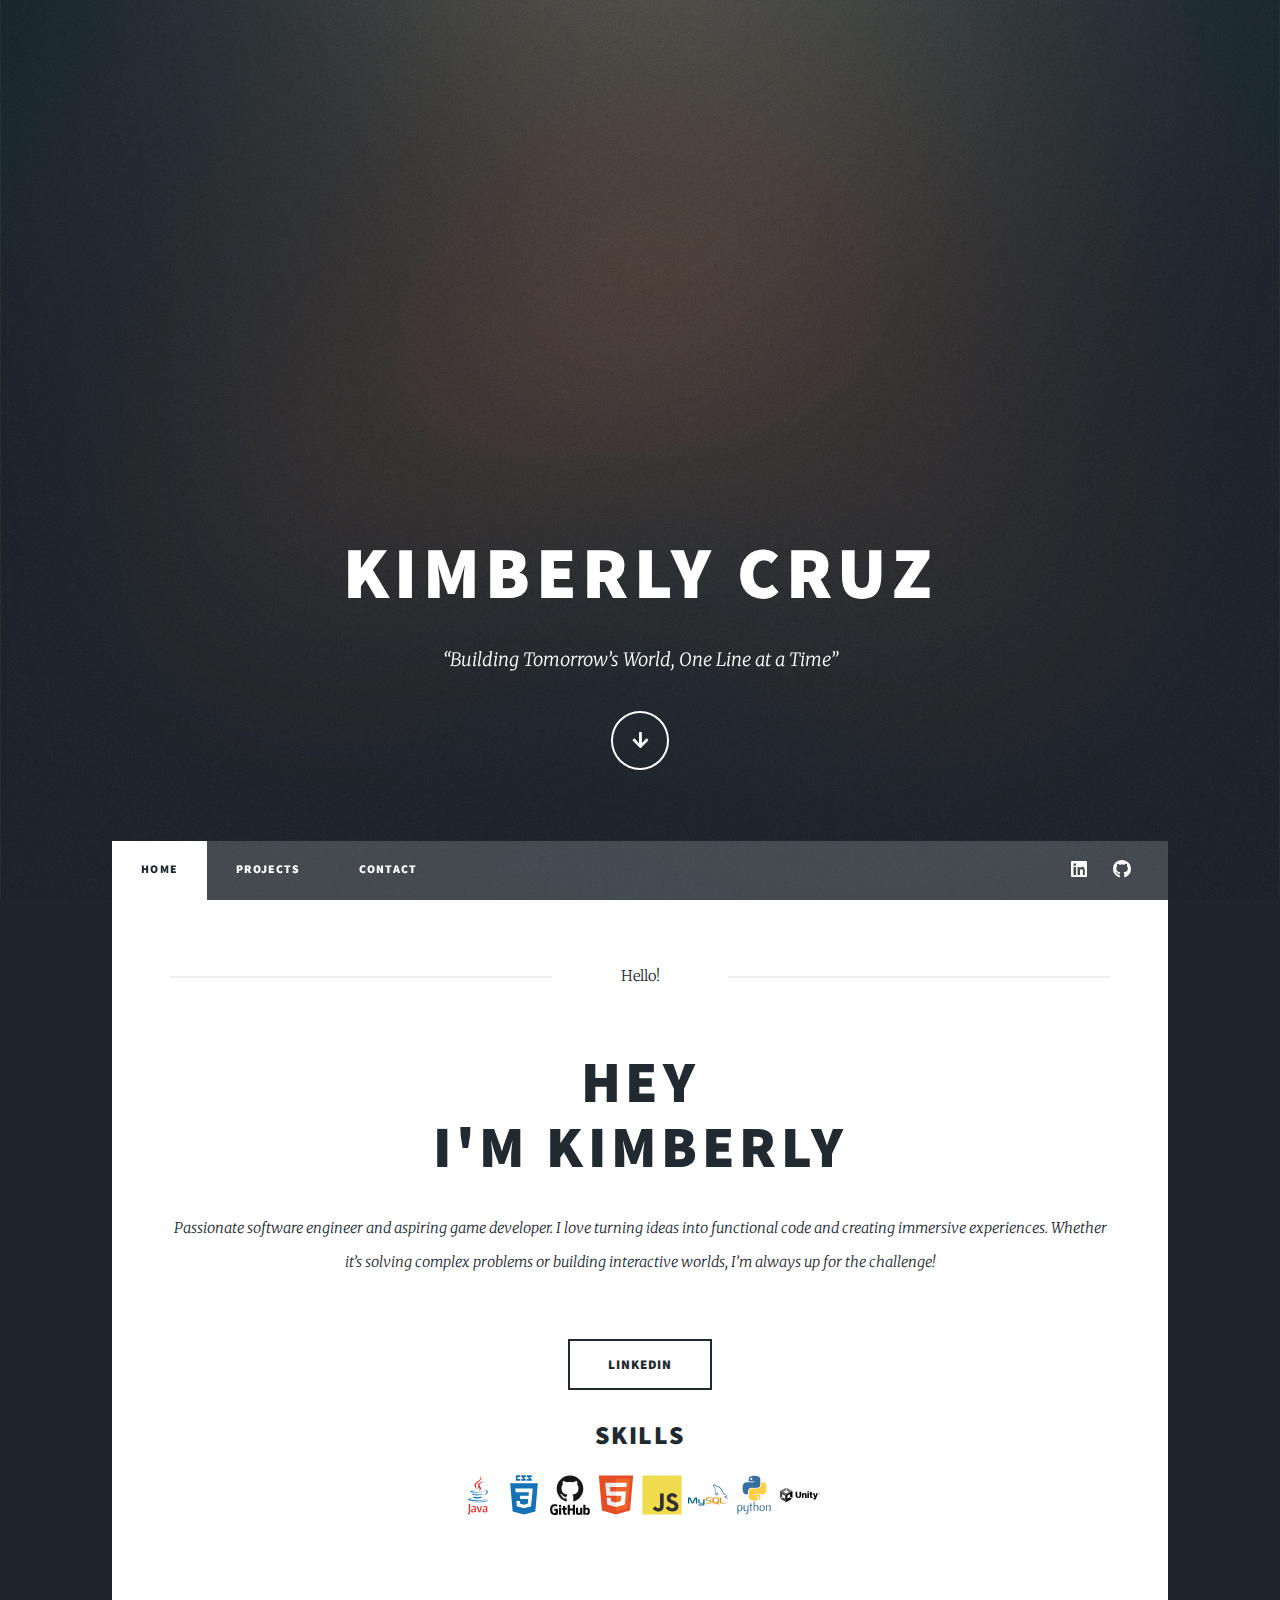
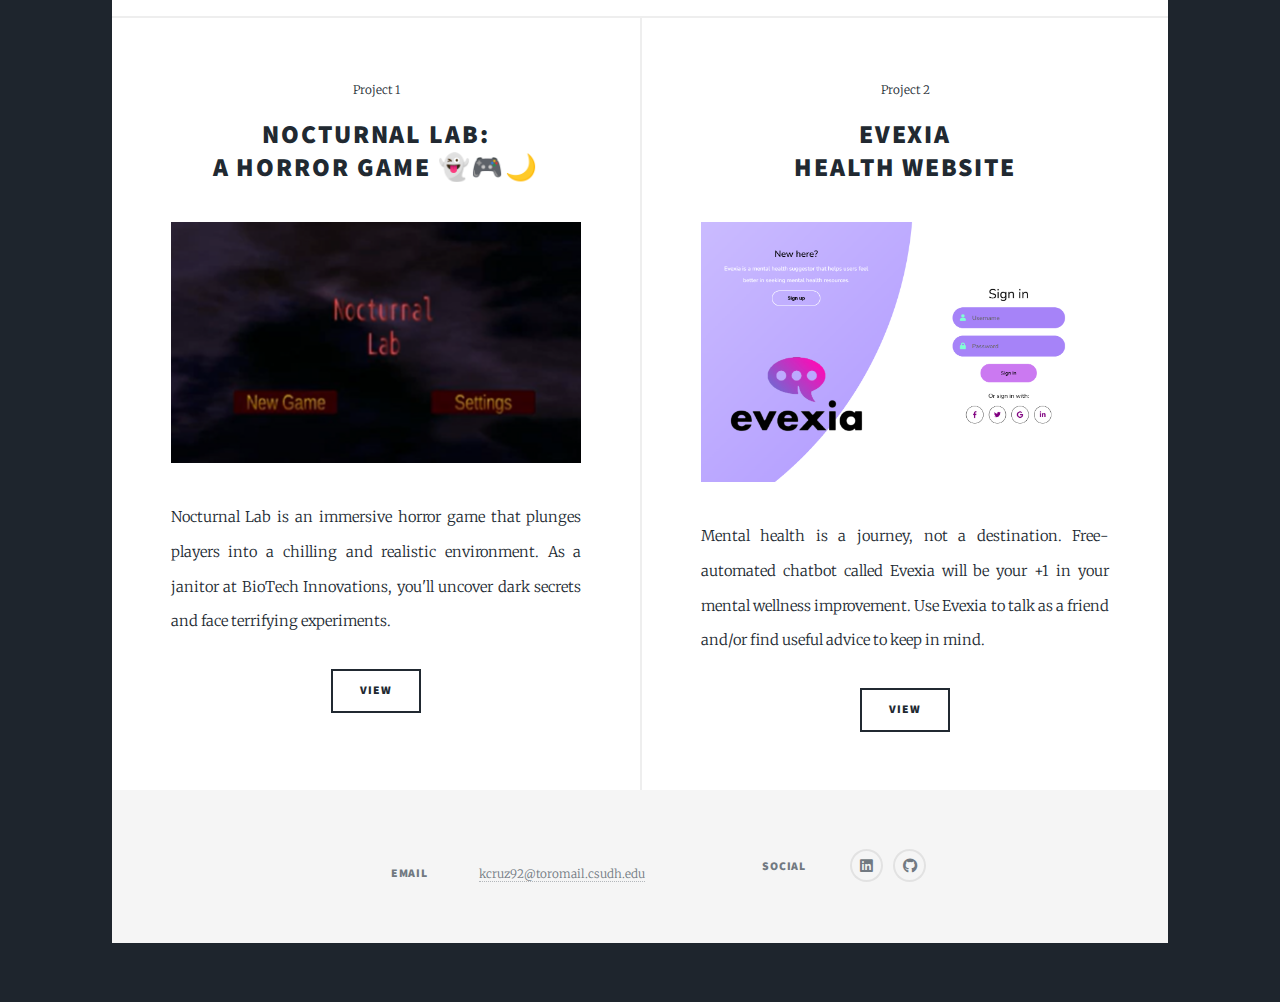
==== commit 1d220dcb: "skill Update" ====
--- a/index.html
+++ b/index.html
@@ -57,6 +57,16 @@
 								<ul class="actions special">
 									<li><a href="https://www.linkedin.com/in/kimbcruz/" class="button large">Linkedin</a></li>
 								</ul>
+								<p> <h2>Skills</h2>
+									<img src="images/java.svg" title="Java" alt="Java" width="40" height="40"/>&nbsp;
+									<img src="images/css3.svg" title="CSS" alt="CSS" width="40" height="40"/>&nbsp;
+									<img src="images/github.svg" title="GitHub" alt="GitHub" width="40" height="40"/>&nbsp;
+									<img src="images/html5.svg" title="HTML" alt="HTML" width="40" height="40"/>&nbsp;
+									<img src="images/javascript.svg" title="JS" alt="JS" width="40" height="40"/>&nbsp;
+									<img src="images/mysql.svg" title="MYSQL" alt="MYSQL" width="40" height="40"/>&nbsp;
+									<img src="images/python.svg" title="Python" alt="Python" width="40" height="40"/>&nbsp;
+									<img src="images/unity.svg" title="Unity" alt="Unity" width="40" height="40"/>&nbsp;
+								</p>
 							</article>
 
 						<!-- Posts -->
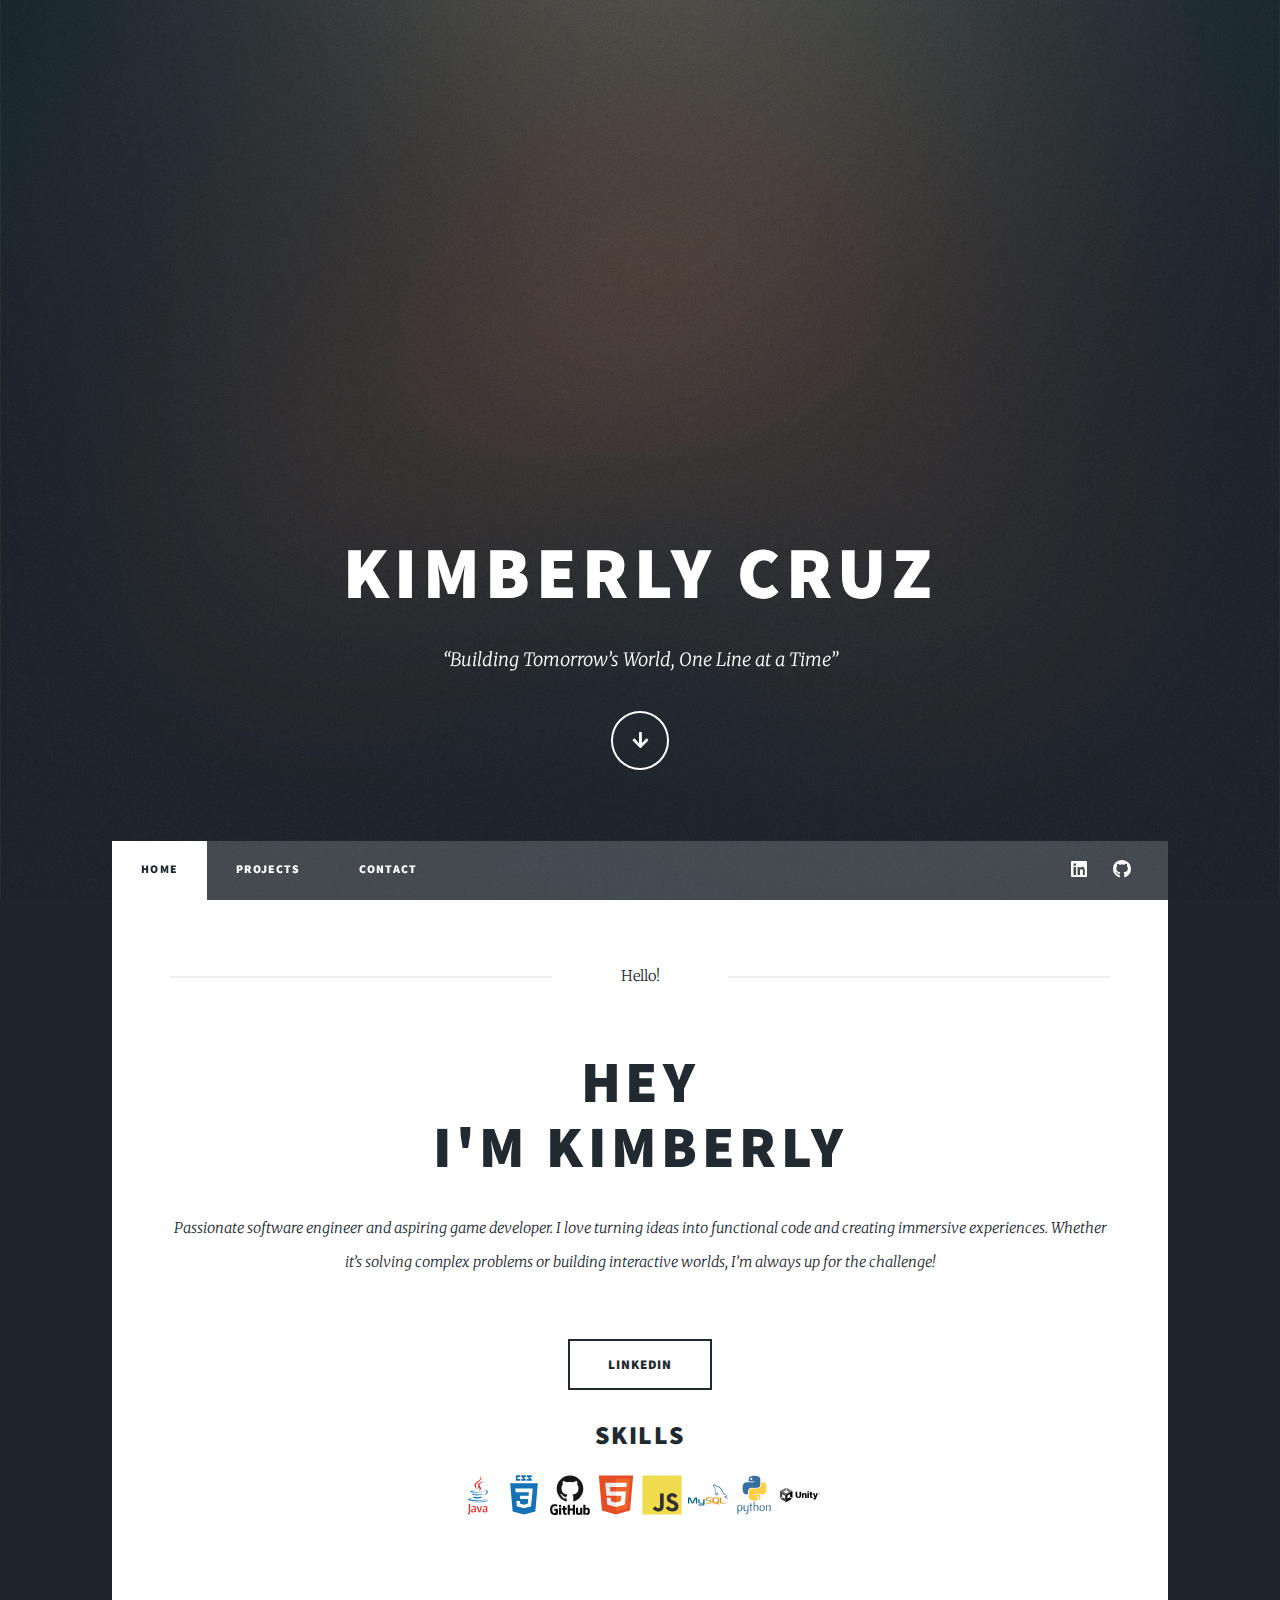
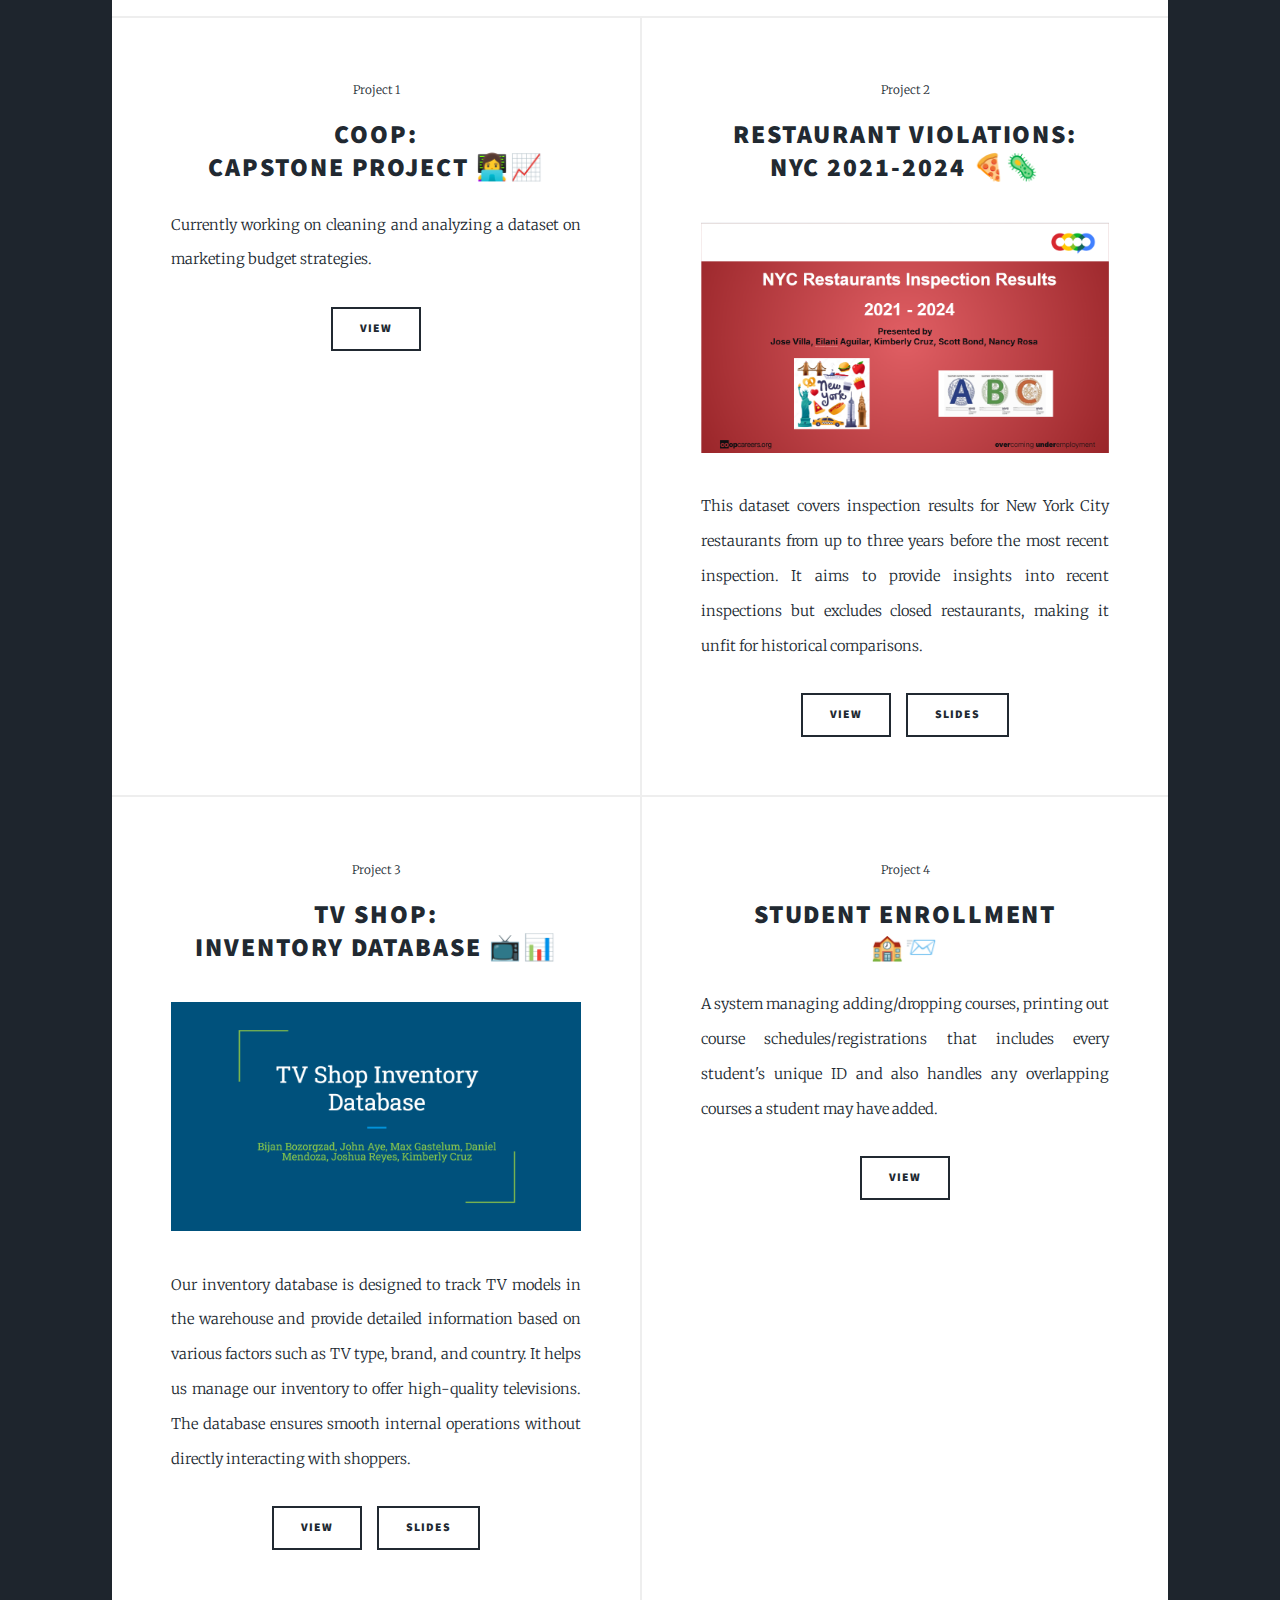
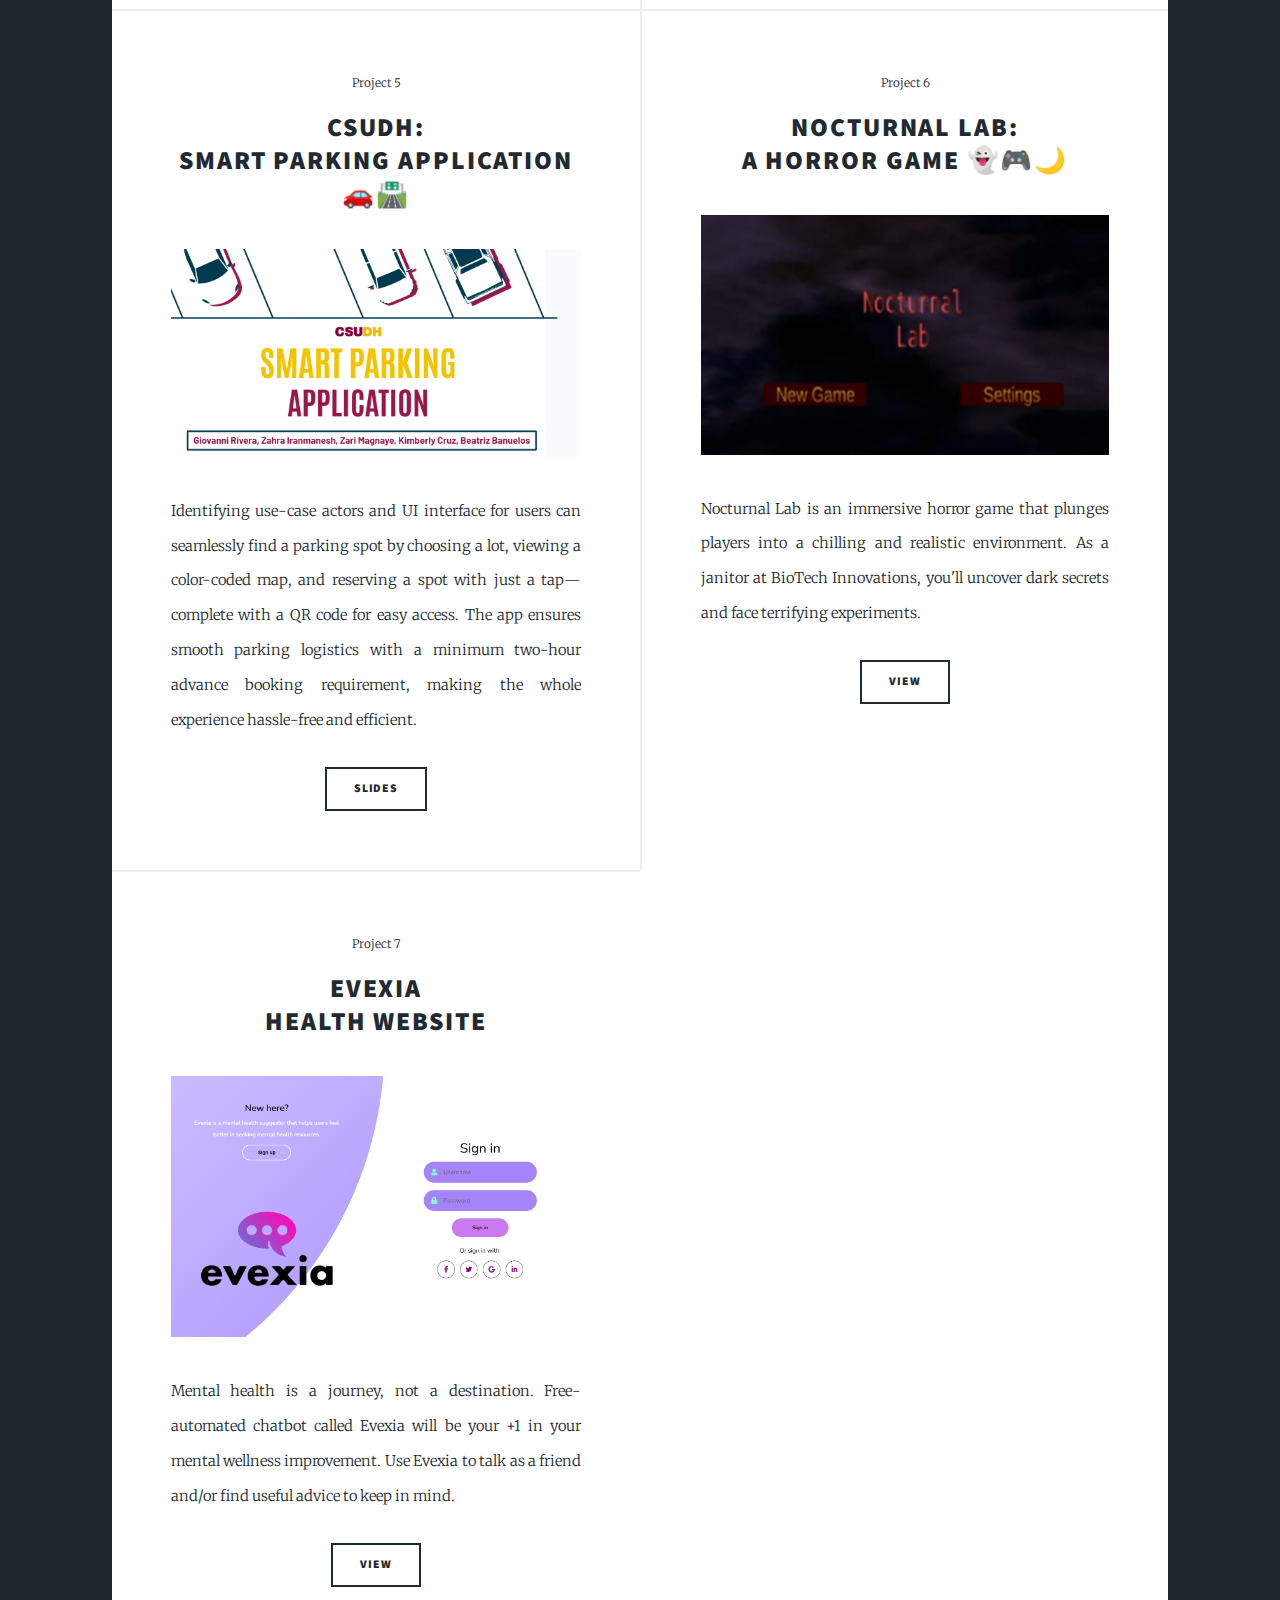
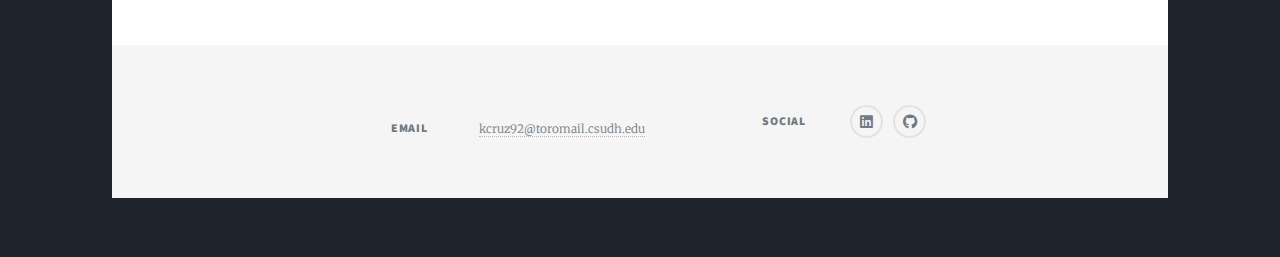
==== commit d2705f29: "Added projects" ====
--- a/index.html
+++ b/index.html
@@ -6,7 +6,7 @@
 -->
 <html>
 	<head>
-		<title>Massively by HTML5 UP</title>
+		<title>Kimberly Cruz</title>
 		<meta charset="utf-8" />
 		<meta name="viewport" content="width=device-width, initial-scale=1, user-scalable=no" />
 		<link rel="stylesheet" href="assets/css/main.css" />
@@ -70,31 +70,93 @@
 							</article>
 
 						<!-- Posts -->
-							<section class="posts">
-								<article>
-									<header>
-										<span class="date">Project 1</span>
-										<h2><a href="https://github.com/KimbCruz/SeniorProject?tab=readme-ov-file#nocturnal-lab-a-horror-game-">Nocturnal Lab:<br />
-											A Horror Game 👻🎮🌙</a></h2>
-									</header>
-									<a href="https://github.com/KimbCruz/SeniorProject?tab=readme-ov-file#nocturnal-lab-a-horror-game-" class="image fit"><img src="images/noctImag.png" alt="" /></a>
-									<p>Nocturnal Lab is an immersive horror game that plunges players into a chilling and realistic environment. As a janitor at BioTech Innovations, you'll uncover dark secrets and face terrifying experiments.</p>
-									<ul class="actions special">
-										<li><a href="https://github.com/KimbCruz/SeniorProject?tab=readme-ov-file#nocturnal-lab-a-horror-game-" class="button">View</a></li>
-									</ul>
-								</article>
-								<article>
-									<header>
-										<span class="date">Project 2</span>
-										<h2><a href="https://evexia.netlify.app/">Evexia<br />
-										Health Website</a></h2>
-									</header>
-									<a href="https://evexia.netlify.app/" class="image fit"><img src="images/eveImag.png" alt="" /></a>
-									<p>Mental health is a journey, not a destination. Free-automated chatbot called Evexia will be your +1 in your mental wellness improvement. Use Evexia to talk as a friend and/or find useful advice to keep in mind.</p>
-									<ul class="actions special">
-										<li><a href="https://evexia.netlify.app/" class="button">View</a></li>
-									</ul>
-								</article>
+						<section class="posts">
+							<article>
+								<header>
+									<span class="date">Project 1</span>
+									<h2><a href="https://github.com/KimbCruz/COOP-Capstone-Project">COOP:<br />
+										Capstone Project 👩‍💻📈</a></h2>
+								</header>
+								<!-- add image to the capstone ppt-->
+								<!-- <a href="https://github.com/KimbCruz/SeniorProject?tab=readme-ov-file#nocturnal-lab-a-horror-game-" class="image fit"><img src="images/noctImag.png" alt="" /></a> -->
+								<p>Currently working on cleaning and analyzing a dataset on marketing budget strategies.</p>
+								<ul class="actions special">
+									<li><a href="https://github.com/KimbCruz/COOP-Capstone-Project" class="button">View</a></li>
+								</ul>
+							</article>
+							<article>
+								<header>
+									<span class="date">Project 2</span>
+									<h2><a href="https://github.com/KimbCruz/Data-Visualization-project-Restaurant-Violations">Restaurant Violations:<br />
+										NYC 2021-2024 🍕🦠</a></h2>
+								</header>
+								<a href="https://github.com/KimbCruz/Data-Visualization-project-Restaurant-Violations" class="image fit"><img src="images/violationsNYC.png" alt="" /></a>
+								<p>This dataset covers inspection results for New York City restaurants from up to three years before the most recent inspection. It aims to provide insights into recent inspections but excludes closed restaurants, making it unfit for historical comparisons.</p>
+								<ul class="actions special">
+									<li><a href="https://github.com/KimbCruz/Data-Visualization-project-Restaurant-Violations" class="button">View</a></li>
+									<li><a href="https://docs.google.com/presentation/d/1B2hAaWxfaANf-s7wMwf0chQfjjmsY0hASGZcpOgbWCM/edit?usp=sharing" class="button">Slides</a></li>
+								</ul>
+							</article>
+							<article>
+								<header>
+									<span class="date">Project 3</span>
+									<h2><a href="https://github.com/KimbCruz/TV-SHOP-INVENTORY-DATABASE">TV Shop:<br />
+										Inventory Database 📺📊</a></h2>
+								</header>
+								<a href="https://github.com/KimbCruz/TV-SHOP-INVENTORY-DATABASE" class="image fit"><img src="images/tvshop.png" alt="" /></a>
+								<p>Our inventory database is designed to track TV models in the warehouse and provide detailed information based on various factors such as TV type, brand, and country. It helps us manage our inventory to offer high-quality televisions. The database ensures smooth internal operations without directly interacting with shoppers.</p>
+								<ul class="actions special">
+									<li><a href="https://github.com/KimbCruz/TV-SHOP-INVENTORY-DATABASE" class="button">View</a></li>
+									<li><a href="https://docs.google.com/presentation/d/182JzBJ9w7Q7ktQRTeQOSqf1b0yyHNz1Kd9j-i6t2oc4/edit?usp=sharing" class="button">Slides</a></li>
+								</ul>
+							</article>
+							<article>
+								<header>
+									<span class="date">Project 4</span>
+									<h2><a href="https://github.com/KimbCruz/StudentEnrollment">Student Enrollment<br />
+										🏫📨</a></h2>
+								</header>
+								<p>A system managing adding/dropping courses, printing out course schedules/registrations that includes every student's unique ID and also handles any overlapping courses a student may have added.</p>
+								<ul class="actions special">
+									<li><a href="https://github.com/KimbCruz/StudentEnrollment" class="button">View</a></li>
+								</ul>
+							</article>
+							<article>
+								<header>
+									<span class="date">Project 5</span>
+									<h2><a href="https://docs.google.com/presentation/d/1Aw8MQ7fo0GH7XfCFan2P9a03OyCSachGVYmvwGzA1b0/edit?usp=sharing">CSUDH:<br />
+										Smart Parking Application🚗🛣️</a></h2>
+								</header>
+								<a href="https://docs.google.com/presentation/d/1Aw8MQ7fo0GH7XfCFan2P9a03OyCSachGVYmvwGzA1b0/edit?usp=sharing" class="image fit"><img src="images/SmartParking.png" alt="" /></a>
+								<p>Identifying use-case actors and UI interface for users can seamlessly find a parking spot by choosing a lot, viewing a color-coded map, and reserving a spot with just a tap—complete with a QR code for easy access. The app ensures smooth parking logistics with a minimum two-hour advance booking requirement, making the whole experience hassle-free and efficient.</p>
+								<ul class="actions special">
+									<li><a href="https://docs.google.com/presentation/d/1Aw8MQ7fo0GH7XfCFan2P9a03OyCSachGVYmvwGzA1b0/edit?usp=sharing" class="button">Slides</a></li>
+								</ul>
+							</article>
+							<article>
+								<header>
+									<span class="date">Project 6</span>
+									<h2><a href="https://github.com/KimbCruz/SeniorProject?tab=readme-ov-file#nocturnal-lab-a-horror-game-">Nocturnal Lab:<br />
+										A Horror Game 👻🎮🌙</a></h2>
+								</header>
+								<a href="https://github.com/KimbCruz/SeniorProject?tab=readme-ov-file#nocturnal-lab-a-horror-game-" class="image fit"><img src="images/noctImag.png" alt="" /></a>
+								<p>Nocturnal Lab is an immersive horror game that plunges players into a chilling and realistic environment. As a janitor at BioTech Innovations, you'll uncover dark secrets and face terrifying experiments.</p>
+								<ul class="actions special">
+									<li><a href="https://github.com/KimbCruz/SeniorProject?tab=readme-ov-file#nocturnal-lab-a-horror-game-" class="button">View</a></li>
+								</ul>
+							</article>
+							<article>
+								<header>
+									<span class="date">Project 7</span>
+									<h2><a href="https://evexia.netlify.app/">Evexia<br />
+									Health Website</a></h2>
+								</header>
+								<a href="https://evexia.netlify.app/" class="image fit"><img src="images/eveImag.png" alt="" /></a>
+								<p>Mental health is a journey, not a destination. Free-automated chatbot called Evexia will be your +1 in your mental wellness improvement. Use Evexia to talk as a friend and/or find useful advice to keep in mind.</p>
+								<ul class="actions special">
+									<li><a href="https://evexia.netlify.app/" class="button">View</a></li>
+								</ul>
+							</article>
 								<!-- Extra Posts 
 								<article>
 									<header>
